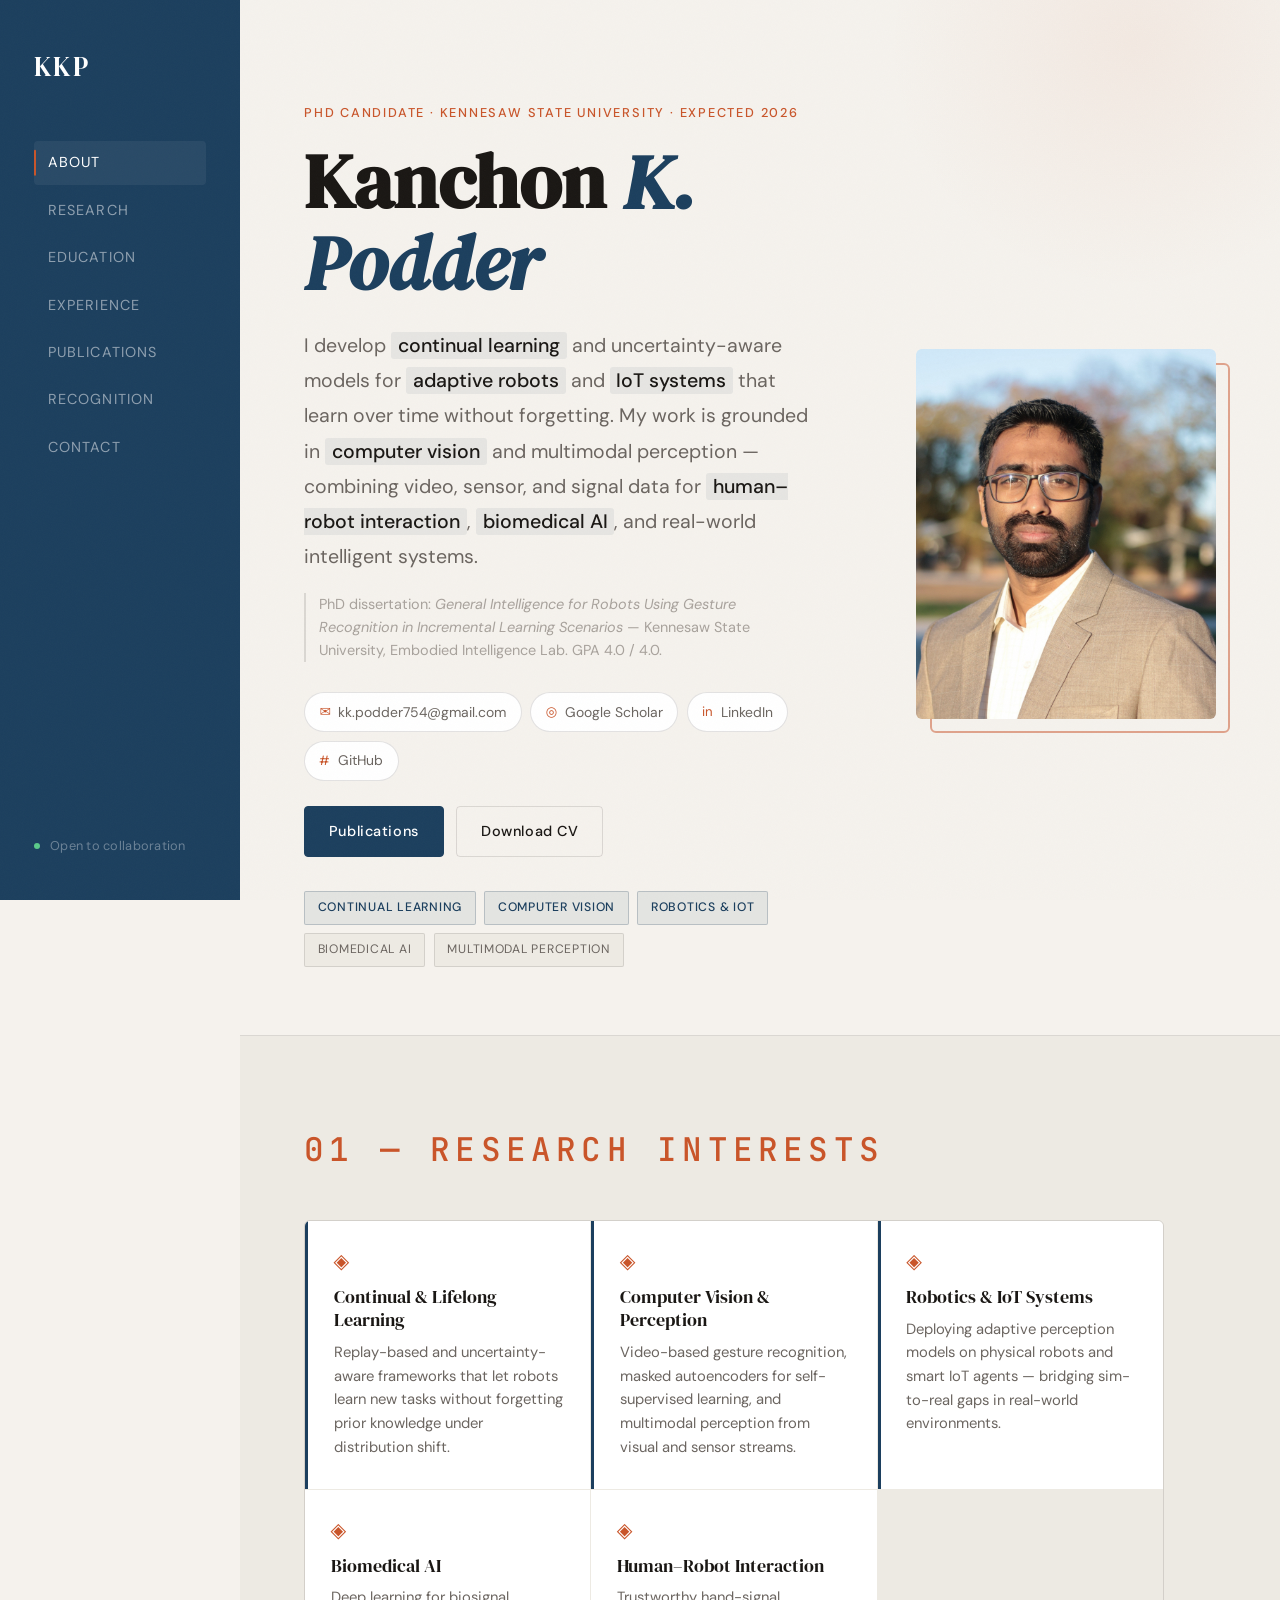
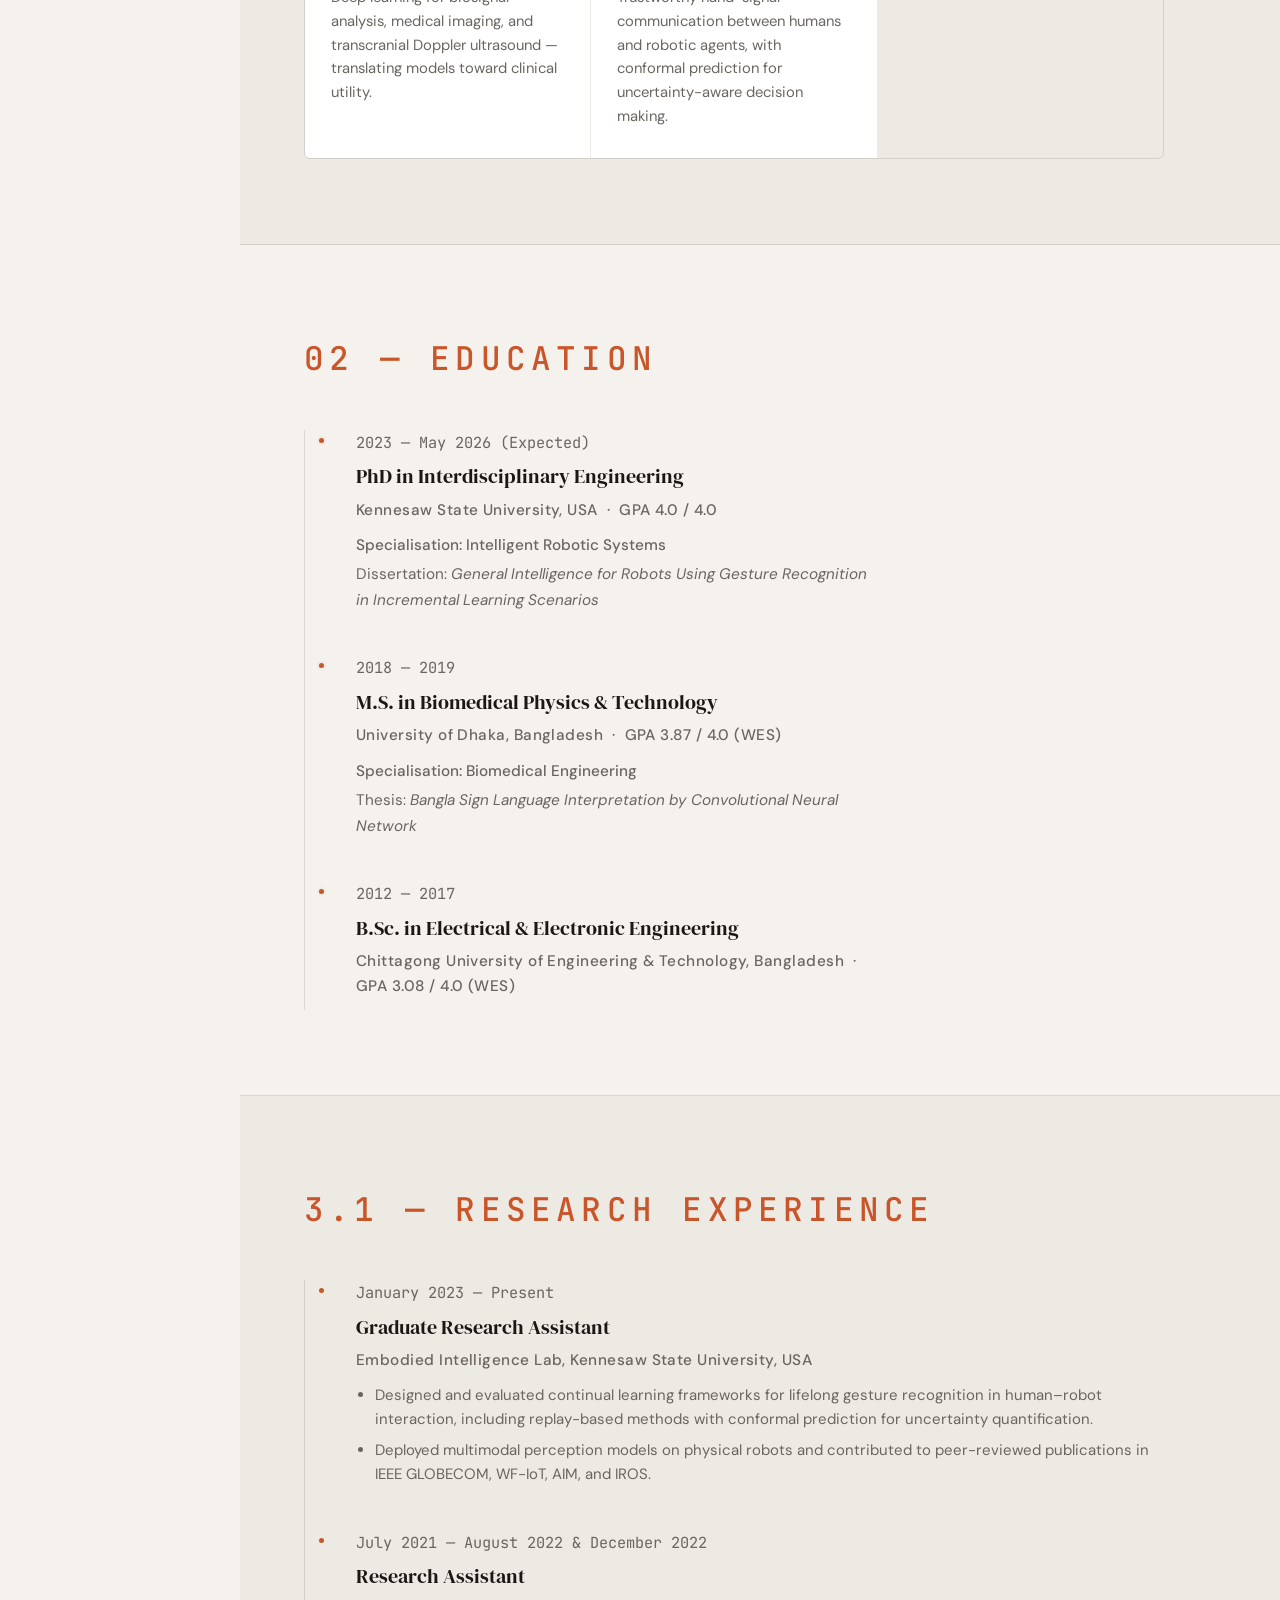
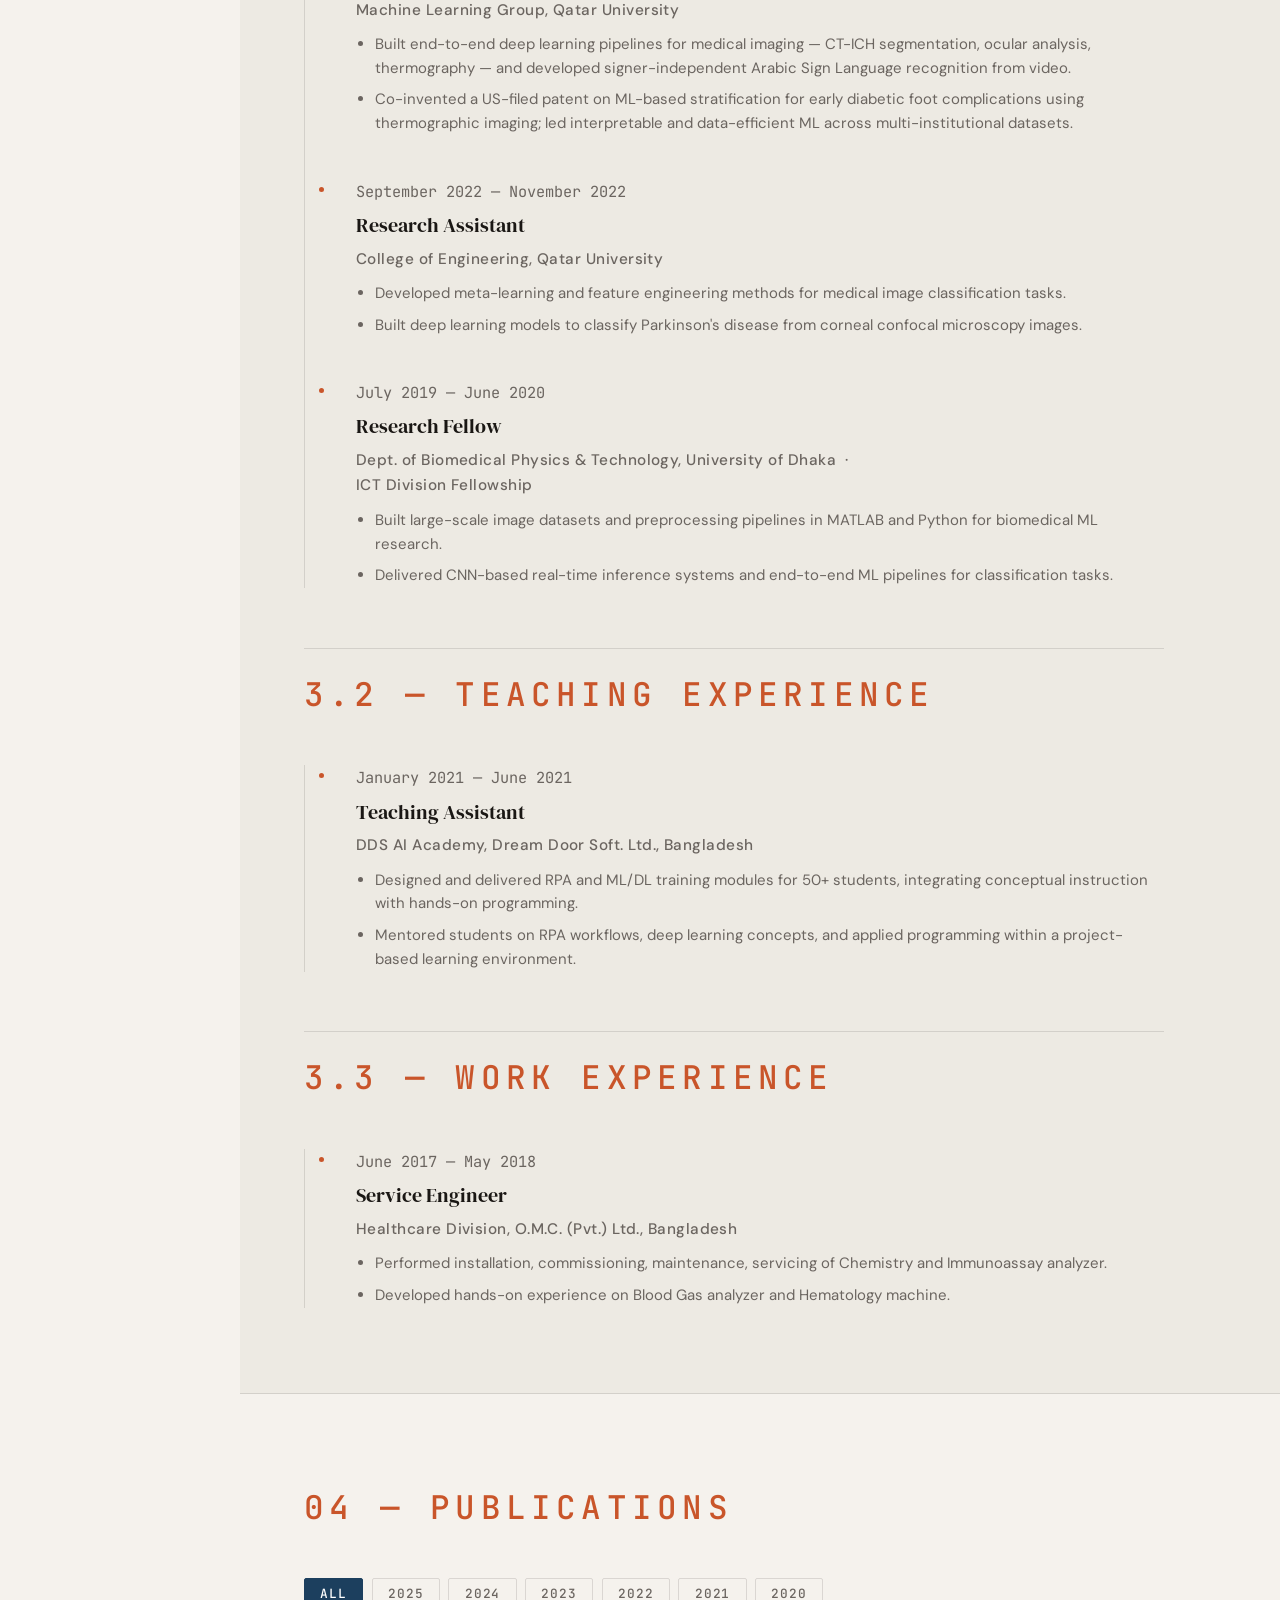
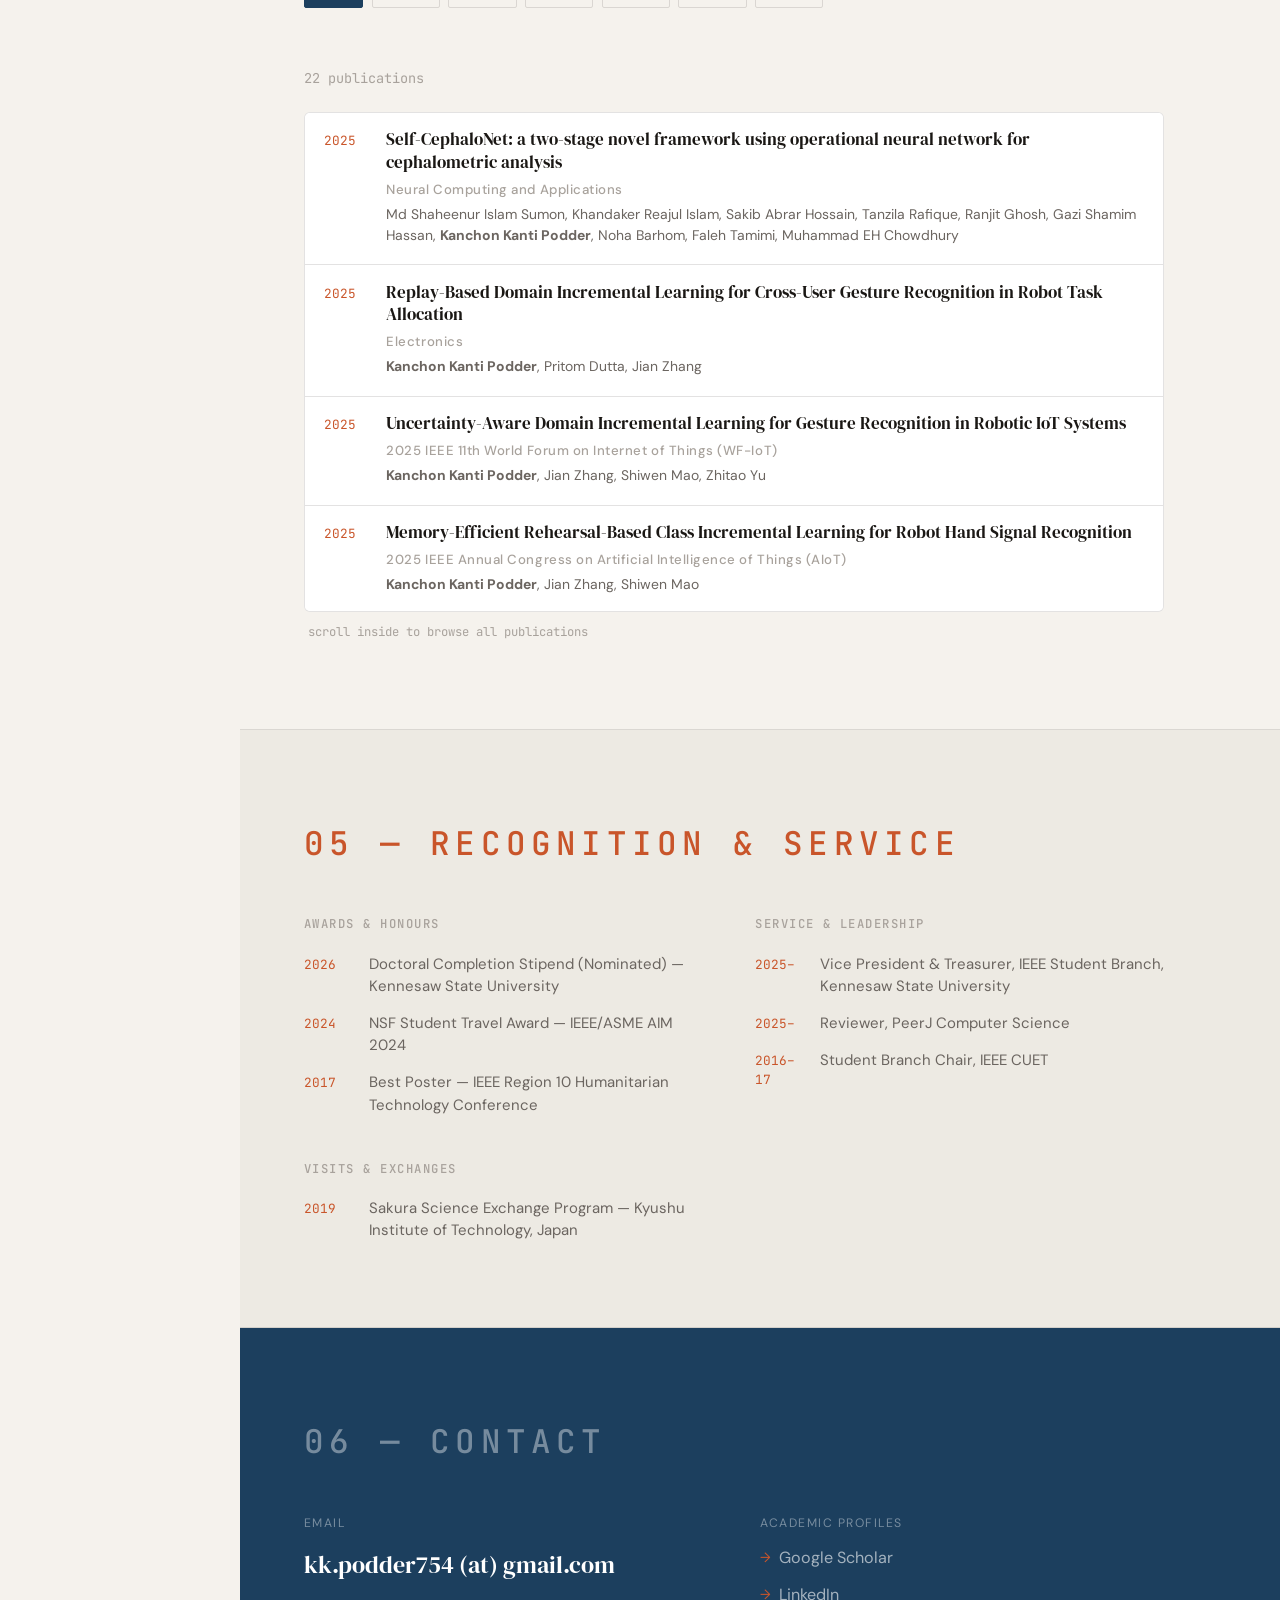
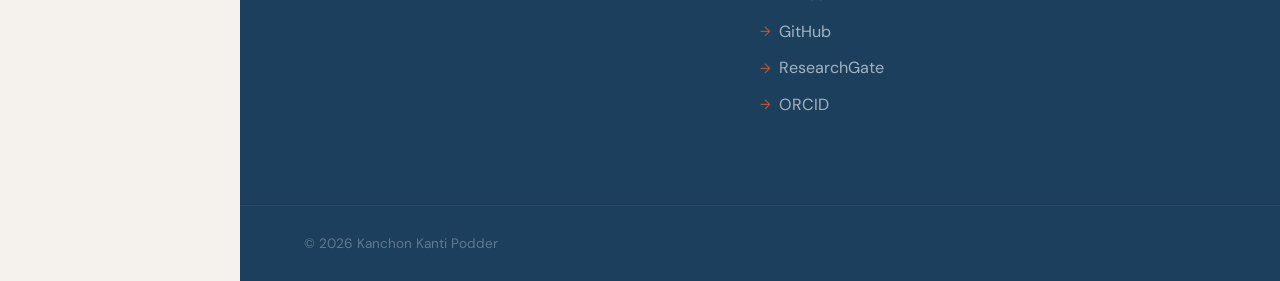
==== index.html @ 2b30bba7 "Update index.html" ====
<!DOCTYPE html>
<html lang="en">
<head>
  <meta charset="UTF-8">
  <meta name="viewport" content="width=device-width, initial-scale=1.0">
  <title>Kanchon Kanti Podder — PhD Candidate</title>
  <meta name="description" content="Kanchon Kanti Podder — PhD Candidate at Kennesaw State University. Research in continual learning, computer vision, robotics, IoT, and biomedical AI.">
  <link rel="preconnect" href="https://fonts.googleapis.com">
  <link rel="preconnect" href="https://fonts.gstatic.com" crossorigin>
  <link href="https://fonts.googleapis.com/css2?family=DM+Serif+Display:ital@0;1&family=DM+Sans:wght@300;400;500&family=JetBrains+Mono:wght@400&display=swap" rel="stylesheet">
  <link rel="stylesheet" href="style.css">
</head>
<body>

  <div class="noise" aria-hidden="true"></div>

  <!-- Sidebar -->
  <aside class="sidebar" id="sidebar">
    <div class="sidebar-inner">
      <div class="sidebar-brand">
        <span class="brand-initials">KKP</span>
      </div>
      <nav class="sidebar-nav" aria-label="Page sections">
        <a href="#about"        class="nav-link" data-section="about">About</a>
        <a href="#research"     class="nav-link" data-section="research">Research</a>
        <a href="#education"    class="nav-link" data-section="education">Education</a>
        <a href="#experience"   class="nav-link" data-section="experience">Experience</a>
        <a href="#publications" class="nav-link" data-section="publications">Publications</a>
        <a href="#recognition"  class="nav-link" data-section="recognition">Recognition</a>
        <a href="#contact"      class="nav-link" data-section="contact">Contact</a>
      </nav>
      <div class="sidebar-footer">
        <div class="status-dot" aria-label="Currently available"></div>
        <span>Open to collaboration</span>
      </div>
    </div>
  </aside>

  <!-- Mobile header -->
  <header class="mobile-header" role="banner">
    <span class="brand-initials-mobile">KKP</span>
    <button class="menu-toggle" id="menuToggle" aria-label="Toggle navigation" aria-expanded="false">
      <span></span><span></span><span></span>
    </button>
  </header>

  <main class="main" id="main">

    <!-- ── HERO / ABOUT ─────────────────────────────────── -->
    <section class="hero" id="about">
      <div class="hero-grid">

        <div class="hero-text reveal">
          <p class="hero-label">PhD Candidate · Kennesaw State University · Expected 2026</p>
          <h1 class="hero-name">Kanchon <em>K. Podder</em></h1>

          <p class="hero-tagline">
            I develop <kw>continual learning</kw> and uncertainty-aware models for
            <kw>adaptive robots</kw> and <kw>IoT systems</kw> that learn over time without
            forgetting. My work is grounded in <kw>computer vision</kw> and multimodal perception —
            combining video, sensor, and signal data for <kw>human–robot interaction</kw>,
            <kw>biomedical AI</kw>, and real-world intelligent systems.
          </p>

          <p class="hero-sub">
            PhD dissertation: <em>General Intelligence for Robots Using Gesture Recognition in Incremental Learning Scenarios</em> — Kennesaw State University, Embodied
            Intelligence Lab. GPA 4.0 / 4.0.
          </p>

          <!-- Contact chips -->
          <div class="hero-contacts">
            <a href="mailto:kk.podder754@gmail.com" class="contact-chip">
              <span class="chip-icon">✉</span>kk.podder754@gmail.com
            </a>
            <a href="https://scholar.google.com/citations?hl=en&user=TlXogwEAAAAJ" class="contact-chip" target="_blank" rel="noopener">
              <span class="chip-icon">◎</span>Google Scholar
            </a>
            <a href="https://www.linkedin.com/in/kanchon-kanti-podder-132864122/" class="contact-chip" target="_blank" rel="noopener">
              <span class="chip-icon">in</span>LinkedIn
            </a>
            <a href="https://github.com/kkpodder" class="contact-chip" target="_blank" rel="noopener">
              <span class="chip-icon">#</span>GitHub
            </a>
          </div>

          <div class="hero-actions">
            <a class="btn btn-primary" href="#publications">Publications</a>
            <a class="btn btn-ghost" href="CV_of_Kanchon_Kanti_Podder_Auburn_Postdoc.pdf" target="_blank" rel="noopener">Download CV</a>
          </div>

          <div class="hero-tags">
            <span class="tag tag-accent">Continual Learning</span>
            <span class="tag tag-accent">Computer Vision</span>
            <span class="tag tag-accent">Robotics &amp; IoT</span>
            <span class="tag">Biomedical AI</span>
            <span class="tag">Multimodal Perception</span>
          </div>
        </div>

        <div class="hero-photo reveal reveal-delay">
          <div class="photo-frame">
            <img src="profile.jpg" alt="Kanchon Kanti Podder" class="profile-img">
            <div class="photo-accent" aria-hidden="true"></div>
          </div>
        </div>

      </div>
    </section>

    <!-- ── RESEARCH ──────────────────────────────────────── -->
    <section class="content-section alt" id="research">
      <div class="section-inner reveal">
        <div class="section-label">01 — Research Interests</div>
        <div class="research-grid">
          <div class="research-card primary-card">
            <div class="research-icon">◈</div>
            <h3>Continual &amp; Lifelong Learning</h3>
            <p>Replay-based and uncertainty-aware frameworks that let robots learn new tasks without forgetting prior knowledge under distribution shift.</p>
          </div>
          <div class="research-card primary-card">
            <div class="research-icon">◈</div>
            <h3>Computer Vision &amp; Perception</h3>
            <p>Video-based gesture recognition, masked autoencoders for self-supervised learning, and multimodal perception from visual and sensor streams.</p>
          </div>
          <div class="research-card primary-card">
            <div class="research-icon">◈</div>
            <h3>Robotics &amp; IoT Systems</h3>
            <p>Deploying adaptive perception models on physical robots and smart IoT agents — bridging sim-to-real gaps in real-world environments.</p>
          </div>
          <div class="research-card">
            <div class="research-icon">◈</div>
            <h3>Biomedical AI</h3>
            <p>Deep learning for biosignal analysis, medical imaging, and transcranial Doppler ultrasound — translating models toward clinical utility.</p>
          </div>
          <div class="research-card">
            <div class="research-icon">◈</div>
            <h3>Human–Robot Interaction</h3>
            <p>Trustworthy hand-signal communication between humans and robotic agents, with conformal prediction for uncertainty-aware decision making.</p>
          </div>
        </div>
      </div>
    </section>

    <!-- ── EDUCATION ─────────────────────────────────────── -->
    <section class="content-section" id="education">
      <div class="section-inner reveal">
        <div class="section-label">02 — Education</div>
        <div class="timeline">

          <div class="timeline-item">
            <div class="timeline-dot"></div>
            <div class="timeline-content">
              <p class="timeline-period">2023 — May 2026 (Expected)</p>
              <h3>PhD in Interdisciplinary Engineering</h3>
              <p class="timeline-org">Kennesaw State University, USA &nbsp;·&nbsp; GPA 4.0 / 4.0</p>
              <p class="timeline-spec">Specialisation: Intelligent Robotic Systems</p>
              <p class="timeline-thesis">Dissertation: <em>General Intelligence for Robots Using Gesture Recognition in Incremental Learning Scenarios</em></p>
            </div>
          </div>

          <div class="timeline-item">
            <div class="timeline-dot"></div>
            <div class="timeline-content">
              <p class="timeline-period">2018 — 2019</p>
              <h3>M.S. in Biomedical Physics &amp; Technology</h3>
              <p class="timeline-org">University of Dhaka, Bangladesh &nbsp;·&nbsp; GPA 3.87 / 4.0 (WES)</p>
              <p class="timeline-spec">Specialisation: Biomedical Engineering</p>
              <p class="timeline-thesis">Thesis: <em>Bangla Sign Language Interpretation by Convolutional Neural Network</em></p>
            </div>
          </div>

          <div class="timeline-item">
            <div class="timeline-dot"></div>
            <div class="timeline-content">
              <p class="timeline-period">2012 — 2017</p>
              <h3>B.Sc. in Electrical &amp; Electronic Engineering</h3>
              <p class="timeline-org">Chittagong University of Engineering &amp; Technology, Bangladesh &nbsp;·&nbsp; GPA 3.08 / 4.0 (WES)</p>
            </div>
          </div>

        </div>
      </div>
    </section>

    <!-- ── EXPERIENCE ────────────────────────────────────── -->
    <section class="content-section alt" id="experience">
      <div class="section-inner reveal">
        <div class="section-label">3.1 — Research Experience</div>
        <div class="timeline">

          <div class="timeline-item">
            <div class="timeline-dot"></div>
            <div class="timeline-content">
              <p class="timeline-period">January 2023 — Present</p>
              <h3>Graduate Research Assistant</h3>
              <p class="timeline-org">Embodied Intelligence Lab, Kennesaw State University, USA</p>
              <ul class="timeline-bullets">
                <li>Designed and evaluated continual learning frameworks for lifelong gesture recognition in human–robot interaction, including replay-based methods with conformal prediction for uncertainty quantification.</li>
                <li>Deployed multimodal perception models on physical robots and contributed to peer-reviewed publications in IEEE GLOBECOM, WF-IoT, AIM, and IROS.</li>
              </ul>
            </div>
          </div>

          <div class="timeline-item">
            <div class="timeline-dot"></div>
            <div class="timeline-content">
              <p class="timeline-period">July 2021 — August 2022 &amp; December 2022</p>
              <h3>Research Assistant</h3>
              <p class="timeline-org">Machine Learning Group, Qatar University</p>
              <ul class="timeline-bullets">
                <li>Built end-to-end deep learning pipelines for medical imaging — CT-ICH segmentation, ocular analysis, thermography — and developed signer-independent Arabic Sign Language recognition from video.</li>
                <li>Co-invented a US-filed patent on ML-based stratification for early diabetic foot complications using thermographic imaging; led interpretable and data-efficient ML across multi-institutional datasets.</li>
              </ul>
            </div>
          </div>

          <div class="timeline-item">
            <div class="timeline-dot"></div>
            <div class="timeline-content">
              <p class="timeline-period">September 2022 — November 2022</p>
              <h3>Research Assistant</h3>
              <p class="timeline-org">College of Engineering, Qatar University</p>
              <ul class="timeline-bullets">
                <li>Developed meta-learning and feature engineering methods for medical image classification tasks.</li>
                <li>Built deep learning models to classify Parkinson's disease from corneal confocal microscopy images.</li>
              </ul>
            </div>
          </div>

          <div class="timeline-item">
            <div class="timeline-dot"></div>
            <div class="timeline-content">
              <p class="timeline-period">July 2019 — June 2020</p>
              <h3>Research Fellow</h3>
              <p class="timeline-org">Dept. of Biomedical Physics &amp; Technology, University of Dhaka &nbsp;·&nbsp; ICT Division Fellowship</p>
              <ul class="timeline-bullets">
                <li>Built large-scale image datasets and preprocessing pipelines in MATLAB and Python for biomedical ML research.</li>
                <li>Delivered CNN-based real-time inference systems and end-to-end ML pipelines for classification tasks.</li>
              </ul>
            </div>
          </div>

        </div>


        <div class="section-label">3.2 — Teaching Experience</div>
        <div class="timeline">

          <div class="timeline-item">
            <div class="timeline-dot"></div>
            <div class="timeline-content">
              <p class="timeline-period">January 2021 — June 2021</p>
              <h3>Teaching Assistant</h3>
              <p class="timeline-org">DDS AI Academy, Dream Door Soft. Ltd., Bangladesh</p>
              <ul class="timeline-bullets">
                <li>Designed and delivered RPA and ML/DL training modules for 50+ students, integrating conceptual instruction with hands-on programming.</li>
                <li>Mentored students on RPA workflows, deep learning concepts, and applied programming within a project-based learning environment.</li>
              </ul>
            </div>
          </div>
        </div>

        <div class="section-label">3.3 — Work Experience</div>
        <div class="timeline">

          <div class="timeline-item">
            <div class="timeline-dot"></div>
            <div class="timeline-content">
              <p class="timeline-period">June 2017 — May 2018</p>
              <h3>Service Engineer</h3>
              <p class="timeline-org">Healthcare Division, O.M.C. (Pvt.) Ltd., Bangladesh</p>
              <ul class="timeline-bullets">
                <li>Performed installation, commissioning, maintenance, servicing of Chemistry and Immunoassay analyzer.</li>
                <li>Developed hands-on experience on Blood Gas analyzer and Hematology machine.</li>
              </ul>
            </div>
          </div>
        </div>
      </div>
    </section>

    <!-- ── PUBLICATIONS ──────────────────────────────────── -->
    <section class="content-section" id="publications">
      <div class="section-inner reveal">
        <div class="section-label">04 — Publications</div>
        <div class="pub-toolbar">
          <div id="pub-filters" class="pub-filters" role="group" aria-label="Filter by year"></div>
          <div id="pub-type-filters" class="pub-filters pub-type-filters" role="group" aria-label="Filter by type"></div>
        </div>
        <p class="pub-count" id="pub-count"></p>
        <div class="pub-scroll">
          <div id="pub-list" class="pub-list">
            <div class="pub-loading">Loading publications…</div>
          </div>
        </div>
        <p class="pub-hint">scroll inside to browse all publications</p>
      </div>
    </section>

    <!-- ── RECOGNITION ───────────────────────────────────── -->
    <section class="content-section alt" id="recognition">
      <div class="section-inner reveal">
        <div class="section-label">05 — Recognition &amp; Service</div>
        <div class="recog-grid">

          <div class="recog-block">
            <p class="recog-heading">Awards &amp; Honours</p>
            <ul class="recog-list">
              <li>
                <span class="recog-year">2026</span>
                <span>Doctoral Completion Stipend (Nominated) — Kennesaw State University</span>
              </li>
              <li>
                <span class="recog-year">2024</span>
                <span>NSF Student Travel Award — IEEE/ASME AIM 2024</span>
              </li>
              <li>
                <span class="recog-year">2017</span>
                <span>Best Poster — IEEE Region 10 Humanitarian Technology Conference</span>
              </li>
            </ul>
          </div>

          <div class="recog-block">
            <p class="recog-heading">Service &amp; Leadership</p>
            <ul class="recog-list">
              <li>
                <span class="recog-year">2025–</span>
                <span>Vice President &amp; Treasurer, IEEE Student Branch, Kennesaw State University</span>
              </li>
              <li>
                <span class="recog-year">2025–</span>
                <span>Reviewer, PeerJ Computer Science</span>
              </li>
              <li>
                <span class="recog-year">2016–17</span>
                <span>Student Branch Chair, IEEE CUET</span>
              </li>
            </ul>
          </div>

          <div class="recog-block">
            <p class="recog-heading">Visits &amp; Exchanges</p>
            <ul class="recog-list">
              <li>
                <span class="recog-year">2019</span>
                <span>Sakura Science Exchange Program — Kyushu Institute of Technology, Japan</span>
              </li>
            </ul>
          </div>

        </div>
      </div>
    </section>

    <!-- ── CONTACT ───────────────────────────────────────── -->
    <section class="content-section contact-section" id="contact">
      <div class="section-inner reveal">
        <div class="section-label">06 — Contact</div>
        <div class="contact-grid">
          <div class="contact-block">
            <p class="contact-meta">Email</p>
            <a href="mailto:kk.podder754@gmail.com" class="contact-value">kk.podder754 (at) gmail.com</a>
          </div>
          <div class="contact-block">
            <p class="contact-meta">Academic Profiles</p>
            <div class="profile-links">
              <a href="#" class="profile-link">Google Scholar</a>
              <a href="#" class="profile-link">LinkedIn</a>
              <a href="#" class="profile-link">GitHub</a>
              <a href="#" class="profile-link">ResearchGate</a>
              <a href="#" class="profile-link">ORCID</a>
            </div>
          </div>
        </div>
      </div>
    </section>

  </main>

  <footer class="site-footer">
    <p>© 2026 Kanchon Kanti Podder</p>
  </footer>

  <script src="script.js" type="module"></script>
</body>
</html>
---- style.css ----
/* ============================================================
   TOKENS
   ============================================================ */
:root {
  --bg:          #F5F2ED;
  --bg-alt:      #EDEAE3;
  --surface:     #FFFFFF;
  --ink:         #1A1714;
  --ink-muted:   #6B6560;
  --ink-faint:   #A8A29C;
  --accent:      #1C3F5E;
  --accent-warm: #C9552A;
  --line:        rgba(26,23,20,0.12);
  --sidebar-w:   240px;
  --font-display: 'DM Serif Display', Georgia, serif;
  --font-body:    'DM Sans', system-ui, sans-serif;
  --font-mono:    'JetBrains Mono', monospace;
  --ease-out:    cubic-bezier(0.22, 1, 0.36, 1);
  --transition:  0.35s var(--ease-out);
}

/* ============================================================
   RESET & BASE
   ============================================================ */
*, *::before, *::after { box-sizing: border-box; margin: 0; padding: 0; }

html { scroll-behavior: smooth; font-size: 17px; }

body {
  font-family: var(--font-body);
  background: var(--bg);
  color: var(--ink);
  line-height: 1.75;
  overflow-x: hidden;
}

a { color: inherit; text-decoration: none; }
img { display: block; max-width: 100%; }

/* ============================================================
   NOISE OVERLAY
   ============================================================ */
.noise {
  pointer-events: none;
  position: fixed;
  inset: 0;
  z-index: 9999;
  opacity: 0.025;
  background-image: url("data:image/svg+xml,%3Csvg viewBox='0 0 256 256' xmlns='http://www.w3.org/2000/svg'%3E%3Cfilter id='n'%3E%3CfeTurbulence type='fractalNoise' baseFrequency='0.9' numOctaves='4' stitchTiles='stitch'/%3E%3C/filter%3E%3Crect width='100%25' height='100%25' filter='url(%23n)'/%3E%3C/svg%3E");
  background-size: 200px 200px;
}

/* ============================================================
   SIDEBAR
   ============================================================ */
.sidebar {
  position: fixed;
  top: 0;
  left: 0;
  width: var(--sidebar-w);
  height: 100vh;
  background: var(--accent);
  display: flex;
  flex-direction: column;
  z-index: 100;
  transition: transform var(--transition);
}

.sidebar-inner {
  display: flex;
  flex-direction: column;
  height: 100%;
  padding: 2.5rem 2rem;
}

.sidebar-brand {
  margin-bottom: 3rem;
}

.brand-initials {
  font-family: var(--font-display);
  font-size: 1.6rem;
  letter-spacing: 0.05em;
  color: #fff;
}

.sidebar-nav {
  display: flex;
  flex-direction: column;
  gap: 0.2rem;
  flex: 1;
}

.nav-link {
  font-size: 0.85rem;
  font-weight: 400;
  letter-spacing: 0.08em;
  text-transform: uppercase;
  color: rgba(255,255,255,0.5);
  padding: 0.55rem 0.8rem;
  border-radius: 4px;
  transition: color 0.2s, background 0.2s;
  position: relative;
}

.nav-link::before {
  content: '';
  position: absolute;
  left: 0;
  top: 50%;
  transform: translateY(-50%) scaleY(0);
  width: 2px;
  height: 60%;
  background: var(--accent-warm);
  border-radius: 2px;
  transition: transform 0.2s var(--ease-out);
}

.nav-link:hover,
.nav-link.active {
  color: #fff;
  background: rgba(255,255,255,0.06);
}

.nav-link.active::before {
  transform: translateY(-50%) scaleY(1);
}

.sidebar-footer {
  display: flex;
  align-items: center;
  gap: 0.6rem;
  font-size: 0.75rem;
  color: rgba(255,255,255,0.35);
  letter-spacing: 0.02em;
}

.status-dot {
  width: 6px;
  height: 6px;
  border-radius: 50%;
  background: #5BCA8A;
  flex-shrink: 0;
  animation: pulse 2.5s infinite;
}

@keyframes pulse {
  0%, 100% { opacity: 1; }
  50%       { opacity: 0.4; }
}

/* ============================================================
   MOBILE HEADER
   ============================================================ */
.mobile-header {
  display: none;
  position: fixed;
  top: 0;
  left: 0;
  right: 0;
  z-index: 200;
  background: var(--accent);
  height: 56px;
  padding: 0 1.25rem;
  align-items: center;
  justify-content: space-between;
}

.brand-initials-mobile {
  font-family: var(--font-display);
  font-size: 1.3rem;
  color: #fff;
  letter-spacing: 0.05em;
}

.menu-toggle {
  background: none;
  border: none;
  cursor: pointer;
  display: flex;
  flex-direction: column;
  gap: 5px;
  padding: 4px;
}

.menu-toggle span {
  display: block;
  width: 22px;
  height: 1.5px;
  background: rgba(255,255,255,0.8);
  transition: transform 0.25s, opacity 0.25s;
  transform-origin: center;
}

.menu-toggle.open span:nth-child(1) { transform: translateY(6.5px) rotate(45deg); }
.menu-toggle.open span:nth-child(2) { opacity: 0; }
.menu-toggle.open span:nth-child(3) { transform: translateY(-6.5px) rotate(-45deg); }

/* ============================================================
   MAIN LAYOUT
   ============================================================ */
.main {
  margin-left: var(--sidebar-w);
  min-height: 100vh;
}

/* ============================================================
   HERO
   ============================================================ */
.hero {
  min-height: 100vh;
  display: flex;
  align-items: center;
  padding: 6rem 5vw 4rem;
  border-bottom: 1px solid var(--line);
  position: relative;
  overflow: hidden;
}

.hero::before {
  content: '';
  position: absolute;
  top: -20%;
  right: -10%;
  width: 500px;
  height: 500px;
  border-radius: 50%;
  background: radial-gradient(circle, rgba(201,85,42,0.06) 0%, transparent 70%);
  pointer-events: none;
}

.hero-grid {
  display: flex;
  justify-content: space-between;
  align-items: center;
  gap: 4rem;
  width: 100%;
}

.hero-text {
  flex: 1;
  min-width: 0;
  padding-right: 2rem;
}

.hero-label {
  font-size: 0.75rem;
  letter-spacing: 0.14em;
  text-transform: uppercase;
  color: var(--accent-warm);
  font-weight: 500;
  margin-bottom: 1rem;
}

.hero-name {
  font-family: var(--font-display);
  font-size: clamp(3rem, 6vw, 5.5rem);
  line-height: 1.05;
  color: var(--ink);
  margin-bottom: 1.5rem;
}

.hero-name em {
  font-style: italic;
  color: var(--accent);
}

.hero-tagline {
  font-size: 1.15rem;
  color: var(--ink-muted);
  line-height: 1.8;
  margin-bottom: 1.1rem;
}

kw {
  color: var(--ink);
  font-weight: 500;
  background: rgba(28,63,94,0.07);
  padding: 0.05em 0.35em;
  border-radius: 3px;
  font-style: normal;
}

.hero-sub {
  font-size: 0.85rem;
  color: var(--ink-faint);
  line-height: 1.6;
  margin-bottom: 1.75rem;
  padding-left: 0.75rem;
  border-left: 2px solid var(--line);
}

.hero-contacts {
  display: flex;
  flex-wrap: wrap;
  gap: 0.5rem;
  margin-bottom: 1.5rem;
}

.contact-chip {
  display: inline-flex;
  align-items: center;
  gap: 0.45rem;
  font-size: 0.82rem;
  font-weight: 400;
  color: var(--ink-muted);
  background: var(--surface);
  border: 1px solid var(--line);
  padding: 0.4rem 0.85rem;
  border-radius: 99px;
  transition: all 0.18s;
  cursor: pointer;
}

.contact-chip:hover {
  border-color: var(--accent);
  color: var(--accent);
  background: rgba(28,63,94,0.04);
}

.chip-icon {
  font-size: 0.78rem;
  font-style: normal;
  color: var(--accent-warm);
  line-height: 1;
}

.hero-actions {
  display: flex;
  gap: 0.75rem;
  flex-wrap: wrap;
  margin-bottom: 2rem;
}

.btn {
  display: inline-flex;
  align-items: center;
  gap: 0.4rem;
  padding: 0.7rem 1.4rem;
  font-size: 0.85rem;
  font-weight: 500;
  letter-spacing: 0.04em;
  border-radius: 4px;
  transition: all 0.2s;
  cursor: pointer;
  border: 1.5px solid transparent;
}

.btn-primary {
  background: var(--accent);
  color: #fff;
  border-color: var(--accent);
}

.btn-primary:hover {
  background: #15304a;
  border-color: #15304a;
}

.btn-ghost {
  background: transparent;
  color: var(--ink);
  border-color: var(--line);
}

.btn-ghost:hover {
  border-color: var(--ink-muted);
  background: rgba(26,23,20,0.04);
}

.hero-tags {
  display: flex;
  flex-wrap: wrap;
  gap: 0.5rem;
}

.tag {
  font-size: 0.72rem;
  letter-spacing: 0.06em;
  text-transform: uppercase;
  color: var(--ink-muted);
  background: var(--bg-alt);
  border: 1px solid var(--line);
  padding: 0.3rem 0.75rem;
  border-radius: 2px;
}

.tag-accent {
  background: rgba(28,63,94,0.08);
  border-color: rgba(28,63,94,0.22);
  color: var(--accent);
  font-weight: 500;
}

/* Photo */
.hero-photo { position: relative; }

.photo-frame {
  position: relative;
  width: 300px;
  flex-shrink: 0;
}

.profile-img {
  width: 300px;
  height: 370px;
  object-fit: cover;
  border-radius: 6px;
  position: relative;
  z-index: 1;
  filter: grayscale(15%);
}

.photo-accent {
  position: absolute;
  bottom: -14px;
  right: -14px;
  width: 100%;
  height: 100%;
  border: 2px solid var(--accent-warm);
  border-radius: 6px;
  z-index: 0;
  opacity: 0.5;
}

/* ============================================================
   CONTENT SECTIONS
   ============================================================ */
.content-section {
  padding: 5rem 5vw;
  border-bottom: 1px solid var(--line);
}

.content-section.alt {
  background: var(--bg-alt);
}

.section-inner {
  max-width: 860px;
}

.section-label {
  font-size: 1.92rem;
  letter-spacing: 0.16em;
  text-transform: uppercase;
  color: var(--accent-warm);
  font-weight: 500;
  margin-bottom: 2.5rem;
  font-family: var(--font-mono);
}

.section-label + .timeline + .section-label,
.timeline + .section-label {
  margin-top: 3.5rem;
  padding-top: 1rem;
  border-top: 1px solid var(--line);
}

/* About */
.lead {
  font-family: var(--font-display);
  font-size: 1.6rem;
  line-height: 1.45;
  color: var(--ink);
  margin-bottom: 1.25rem;
}

.section-body p {
  color: var(--ink-muted);
  font-size: 1rem;
  max-width: 620px;
}

/* ============================================================
   RESEARCH GRID
   ============================================================ */
.research-grid {
  display: grid;
  grid-template-columns: repeat(auto-fill, minmax(240px, 1fr));
  gap: 1px;
  border: 1px solid var(--line);
  border-radius: 6px;
  overflow: hidden;
}

.research-card {
  background: var(--surface);
  padding: 1.75rem 1.5rem;
  transition: background 0.2s;
}

.research-card:hover {
  background: #FAFAF8;
}

.research-icon {
  font-size: 1.2rem;
  color: var(--accent-warm);
  margin-bottom: 0.85rem;
  line-height: 1;
}

.research-card h3 {
  font-family: var(--font-display);
  font-size: 1.05rem;
  font-weight: normal;
  color: var(--ink);
  margin-bottom: 0.5rem;
  line-height: 1.3;
}

.research-card p {
  font-size: 0.87rem;
  color: var(--ink-muted);
  line-height: 1.6;
}

.primary-card {
  border-left: 3px solid var(--accent);
}

/* Timeline extras */
.timeline-spec {
  font-size: 0.85rem;
  color: var(--accent);
  font-weight: 500;
  margin-bottom: 0.25rem;
}

.timeline-thesis {
  font-size: 0.85rem;
  color: var(--ink-muted);
  line-height: 1.55;
  margin-top: 0.25rem;
}

.timeline-bullets {
  margin-top: 0.5rem;
  padding-left: 1.1rem;
  display: flex;
  flex-direction: column;
  gap: 0.45rem;
}

.timeline-bullets li {
  font-size: 0.88rem;
  color: var(--ink-muted);
  line-height: 1.6;
}

/* Recognition */
.recog-grid {
  display: grid;
  grid-template-columns: repeat(auto-fit, minmax(260px, 1fr));
  gap: 2.5rem;
}

.recog-heading {
  font-size: 0.72rem;
  font-weight: 500;
  letter-spacing: 0.12em;
  text-transform: uppercase;
  color: var(--ink-faint);
  margin-bottom: 1rem;
  font-family: var(--font-mono);
}

.recog-list {
  list-style: none;
  display: flex;
  flex-direction: column;
  gap: 0.85rem;
}

.recog-list li {
  display: grid;
  grid-template-columns: 52px 1fr;
  gap: 0.75rem;
  font-size: 0.88rem;
  color: var(--ink-muted);
  line-height: 1.5;
  align-items: baseline;
}

.recog-year {
  font-family: var(--font-mono);
  font-size: 0.75rem;
  color: var(--accent-warm);
  padding-top: 2px;
}

/* ============================================================
   PUBLICATIONS
   ============================================================ */
.pub-filters {
  display: flex;
  flex-wrap: wrap;
  gap: 0.5rem;
  margin-bottom: 2rem;
}

.pub-filter-btn {
  font-size: 0.75rem;
  font-weight: 500;
  letter-spacing: 0.07em;
  text-transform: uppercase;
  padding: 0.3rem 0.9rem;
  border-radius: 2px;
  border: 1px solid var(--line);
  background: transparent;
  color: var(--ink-muted);
  cursor: pointer;
  transition: all 0.18s;
  font-family: var(--font-mono);
}

.pub-filter-btn:hover {
  border-color: var(--accent);
  color: var(--accent);
}

.pub-filter-btn.active {
  background: var(--accent);
  border-color: var(--accent);
  color: #fff;
}

.pub-count {
  font-size: 0.8rem;
  color: var(--ink-faint);
  margin-bottom: 1.25rem;
  font-family: var(--font-mono);
}

.pub-loading {
  padding: 3rem 0;
  color: var(--ink-faint);
  font-size: 0.9rem;
  font-family: var(--font-mono);
}

.pub-empty {
  padding: 2rem 0;
  color: var(--ink-faint);
  font-size: 0.9rem;
}

.pub-box {
  background: var(--surface);
  border: 1px solid var(--line);
  border-radius: 6px;
  overflow: hidden;
}

.pub-box-header {
  display: flex;
  align-items: center;
  justify-content: space-between;
  padding: 0.75rem 1.25rem;
  border-bottom: 1px solid var(--line);
  background: var(--bg-alt);
}

.pub-box-count {
  font-size: 0.75rem;
  font-family: var(--font-mono);
  color: var(--ink-faint);
}

.pub-box-hint {
  font-size: 0.72rem;
  color: var(--ink-faint);
  display: flex;
  align-items: center;
  gap: 0.35rem;
}

.pub-scroll {
  height: 500px;
  overflow-y: auto;
  scroll-behavior: smooth;
  background: var(--surface);
  border: 1px solid var(--line);
  border-radius: 6px;
}

.pub-scroll::-webkit-scrollbar {
  width: 5px;
}

.pub-scroll::-webkit-scrollbar-track {
  background: transparent;
}

.pub-scroll::-webkit-scrollbar-thumb {
  background: var(--line);
  border-radius: 3px;
}

.pub-scroll::-webkit-scrollbar-thumb:hover {
  background: var(--ink-faint);
}

.pub-hint {
  font-size: 0.72rem;
  color: var(--ink-faint);
  font-family: var(--font-mono);
  margin-top: 0.6rem;
  padding-left: 0.25rem;
}

.pub-list {
  display: flex;
  flex-direction: column;
}

.pub-item {
  display: grid;
  grid-template-columns: 44px 1fr;
  gap: 0 1.1rem;
  padding: 0.9rem 1.1rem;
  border-bottom: 1px solid var(--line);
  transition: background 0.15s;
  align-items: baseline;
}

.pub-item:last-child { border-bottom: none; }
.pub-item:hover { background: var(--bg-alt); }

.pub-year {
  font-family: var(--font-mono);
  font-size: 0.75rem;
  color: var(--accent-warm);
  padding-top: 3px;
  line-height: 1.4;
}

.pub-title {
  font-family: var(--font-display);
  font-size: 1rem;
  font-weight: normal;
  color: var(--ink);
  margin-bottom: 0.2rem;
  line-height: 1.35;
}

.pub-venue {
  font-size: 0.78rem;
  letter-spacing: 0.04em;
  color: var(--ink-faint);
  margin-bottom: 0.2rem;
  font-weight: 500;
}

.pub-desc {
  font-size: 0.9rem;
  color: var(--ink-muted);
  margin-bottom: 0.9rem;
  max-width: 580px;
  line-height: 1.65;
}

.pub-links {
  display: flex;
  gap: 0.6rem;
  flex-wrap: wrap;
}

.pub-link {
  font-size: 0.75rem;
  font-weight: 500;
  letter-spacing: 0.06em;
  text-transform: uppercase;
  color: var(--accent);
  border: 1px solid rgba(28,63,94,0.25);
  padding: 0.25rem 0.75rem;
  border-radius: 2px;
  transition: all 0.2s;
}

.pub-link:hover {
  background: var(--accent);
  color: #fff;
  border-color: var(--accent);
}

/* Publications — dynamic */
.pub-filters {
  display: flex;
  flex-wrap: wrap;
  gap: 0.5rem;
  margin-bottom: 1.75rem;
}

.filter-btn {
  font-family: var(--font-body);
  font-size: 0.8rem;
  font-weight: 400;
  padding: 0.35rem 0.9rem;
  border-radius: 2px;
  border: 1px solid var(--line);
  background: var(--surface);
  color: var(--ink-muted);
  cursor: pointer;
  transition: all 0.2s;
  display: flex;
  align-items: center;
  gap: 0.4rem;
}

.filter-btn:hover {
  border-color: var(--ink-muted);
  color: var(--ink);
}

.filter-btn.active {
  background: var(--accent);
  border-color: var(--accent);
  color: #fff;
}

.filter-count {
  font-size: 0.72rem;
  opacity: 0.7;
}

.pub-type-badge {
  display: inline-block;
  font-size: 0.68rem;
  font-weight: 500;
  letter-spacing: 0.1em;
  text-transform: uppercase;
  color: var(--accent);
  background: rgba(28,63,94,0.07);
  padding: 0.2rem 0.6rem;
  border-radius: 2px;
  margin-bottom: 0.5rem;
}

.pub-authors {
  font-size: 0.82rem;
  color: var(--ink-muted);
  margin-bottom: 0.25rem;
  line-height: 1.45;
}

.et-al {
  color: var(--ink-faint);
  font-style: italic;
}

.pub-loading, .pub-empty {
  font-size: 0.9rem;
  color: var(--ink-faint);
  padding: 2rem 0;
}

.pub-fallback {
  font-size: 0.9rem;
  color: var(--ink-muted);
  line-height: 1.8;
  padding: 1.5rem;
  border: 1px dashed var(--line);
  border-radius: 6px;
}

.pub-fallback a { color: var(--accent); text-decoration: underline; }
.pub-fallback code { font-family: var(--font-mono); font-size: 0.85em; background: var(--bg-alt); padding: 1px 5px; border-radius: 3px; }

/* ============================================================
   TIMELINE
   ============================================================ */
.timeline {
  display: flex;
  flex-direction: column;
  gap: 0;
  padding-left: 1rem;
  border-left: 1px solid var(--line);
}

.timeline-item {
  position: relative;
  padding: 0 0 2.5rem 2rem;
}

.timeline-item:last-child { padding-bottom: 0; }

.timeline-dot {
  position: absolute;
  left: -5px;
  top: 6px;
  width: 9px;
  height: 9px;
  border-radius: 50%;
  background: var(--accent-warm);
  border: 2px solid var(--bg-alt);
}

.timeline-period {
  font-family: var(--font-mono);
  font-size: 0.75rem;
  color: var(--ink-faint);
  margin-bottom: 0.3rem;
}

.timeline-item h3 {
  font-family: var(--font-display);
  font-size: 1.15rem;
  font-weight: normal;
  color: var(--ink);
  margin-bottom: 0.2rem;
}

.timeline-org {
  font-size: 0.85rem;
  font-weight: 500;
  color: var(--accent);
  margin-bottom: 0.6rem;
  letter-spacing: 0.03em;
}

.timeline-item p {
  font-size: 0.9rem;
  color: var(--ink-muted);
  max-width: 520px;
  line-height: 1.65;
}

/* ============================================================
   CONTACT
   ============================================================ */
.contact-section {
  background: var(--accent);
}

.contact-section .section-label {
  color: rgba(255,255,255,0.4);
}

.contact-grid {
  display: grid;
  grid-template-columns: 1fr 1fr;
  gap: 3rem;
}

.contact-meta {
  font-size: 0.72rem;
  letter-spacing: 0.12em;
  text-transform: uppercase;
  color: rgba(255,255,255,0.4);
  margin-bottom: 0.6rem;
}

.contact-value {
  font-family: var(--font-display);
  font-size: 1.4rem;
  color: #fff;
  transition: color 0.2s;
}

.contact-value:hover { color: rgba(255,255,255,0.7); }

.profile-links {
  display: flex;
  flex-direction: column;
  gap: 0.5rem;
}

.profile-link {
  font-size: 0.95rem;
  color: rgba(255,255,255,0.6);
  display: flex;
  align-items: center;
  gap: 0.5rem;
  transition: color 0.2s;
}

.profile-link::before {
  content: '→';
  font-size: 0.8rem;
  color: var(--accent-warm);
}

.profile-link:hover { color: #fff; }

/* ============================================================
   FOOTER
   ============================================================ */
.site-footer {
  margin-left: var(--sidebar-w);
  background: var(--accent);
  padding: 1.5rem 5vw;
  font-size: 0.8rem;
  color: rgba(255,255,255,0.3);
  border-top: 1px solid rgba(255,255,255,0.06);
}

/* ============================================================
   REVEAL ANIMATIONS
   ============================================================ */
.reveal {
  opacity: 0;
  transform: translateY(24px);
  transition: opacity 0.7s var(--ease-out), transform 0.7s var(--ease-out);
}

.reveal.reveal-delay { transition-delay: 0.15s; }
.reveal.in-view { opacity: 1; transform: none; }

/* ============================================================
   RESPONSIVE
   ============================================================ */
@media (max-width: 900px) {
  .sidebar {
    transform: translateX(-100%);
  }
  .sidebar.open {
    transform: translateX(0);
  }
  .mobile-header {
    display: flex;
  }
  .main {
    margin-left: 0;
    padding-top: 56px;
  }
  .site-footer {
    margin-left: 0;
  }
  .hero {
    padding: 3rem 1.5rem 3rem;
    min-height: auto;
  }
  .hero-grid {
    flex-direction: column;
    gap: 2.5rem;
  }
  .hero-text {
    max-width: 100%;
  }
  .hero-photo {
    order: -1;
  }
  .photo-frame {
    width: 180px;
  }
  .profile-img {
    width: 180px;
    height: 220px;
  }
  .contact-grid {
    grid-template-columns: 1fr;
    gap: 2rem;
  }
}

@media (max-width: 600px) {
  .hero-name { font-size: 2.8rem; }
  .research-grid { grid-template-columns: 1fr; }
  .pub-item { grid-template-columns: 1fr; gap: 0.5rem; }
  .content-section { padding: 3rem 1.25rem; }
}
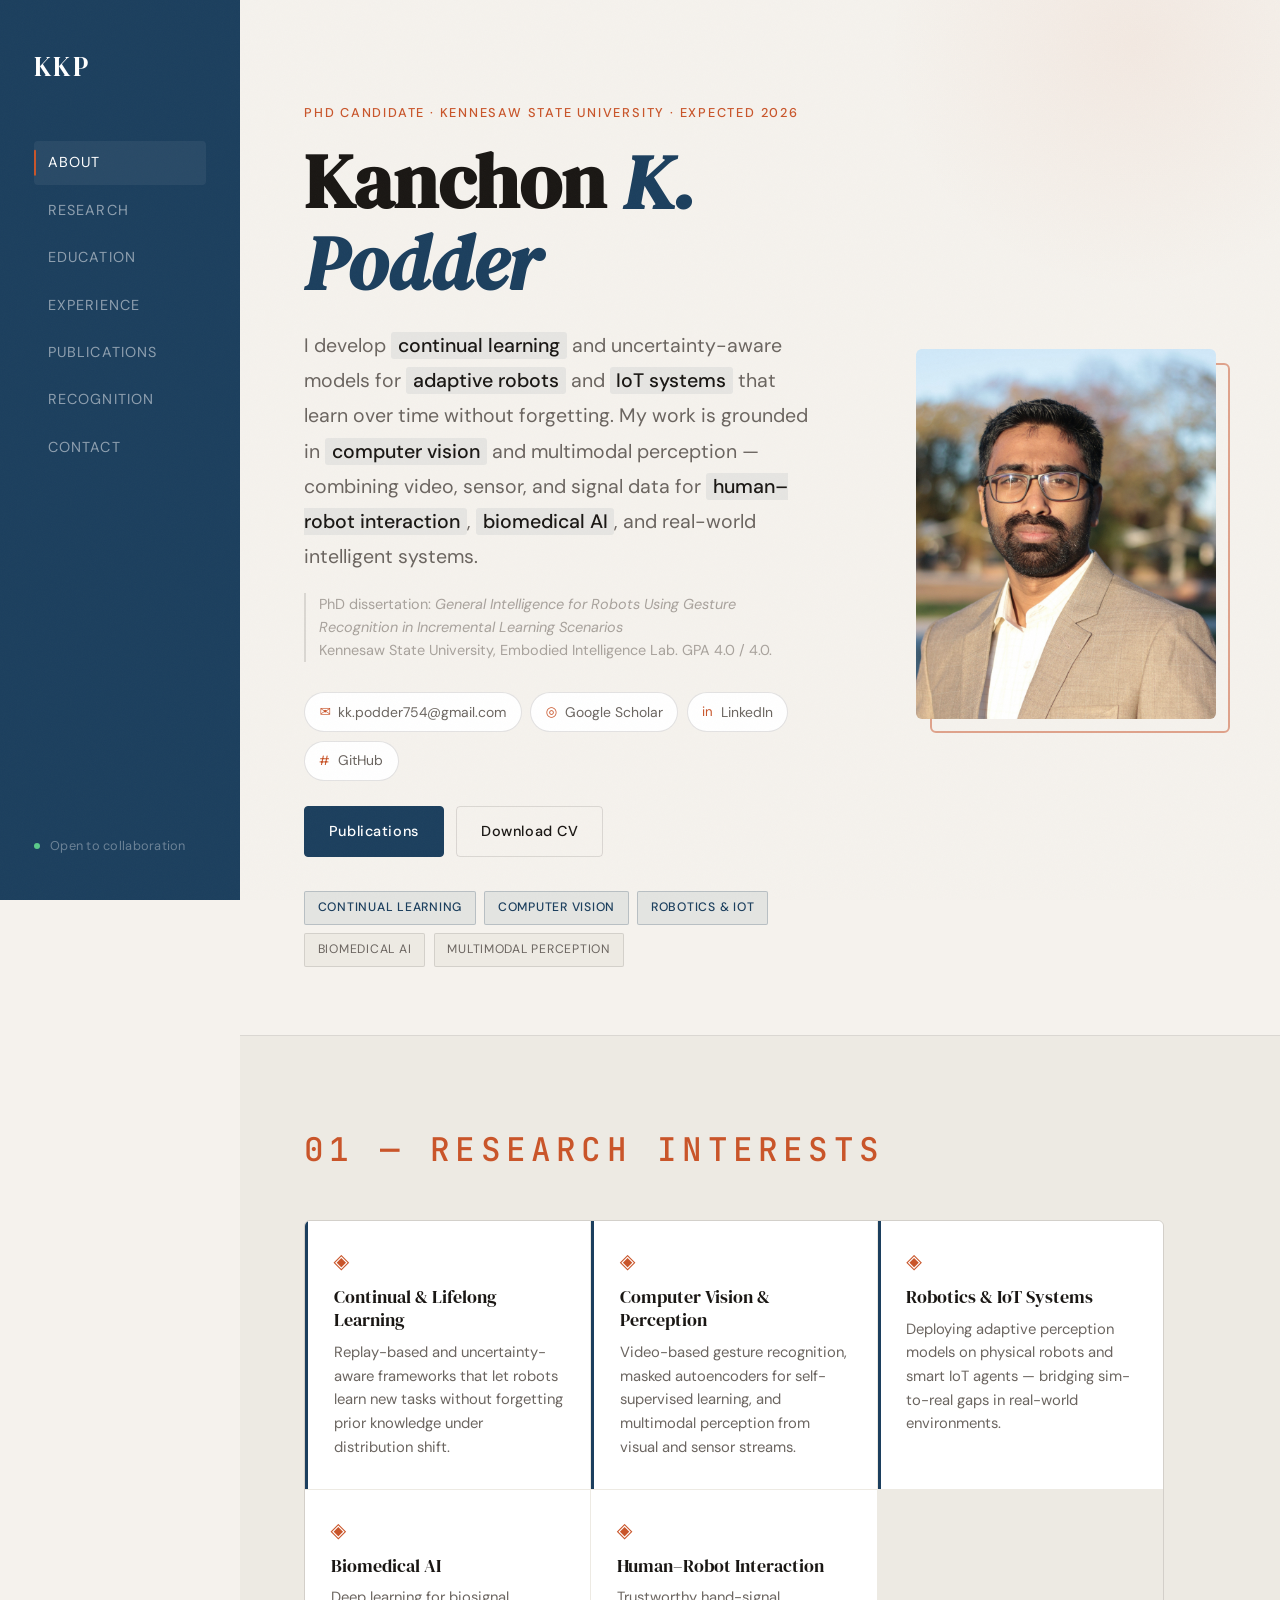
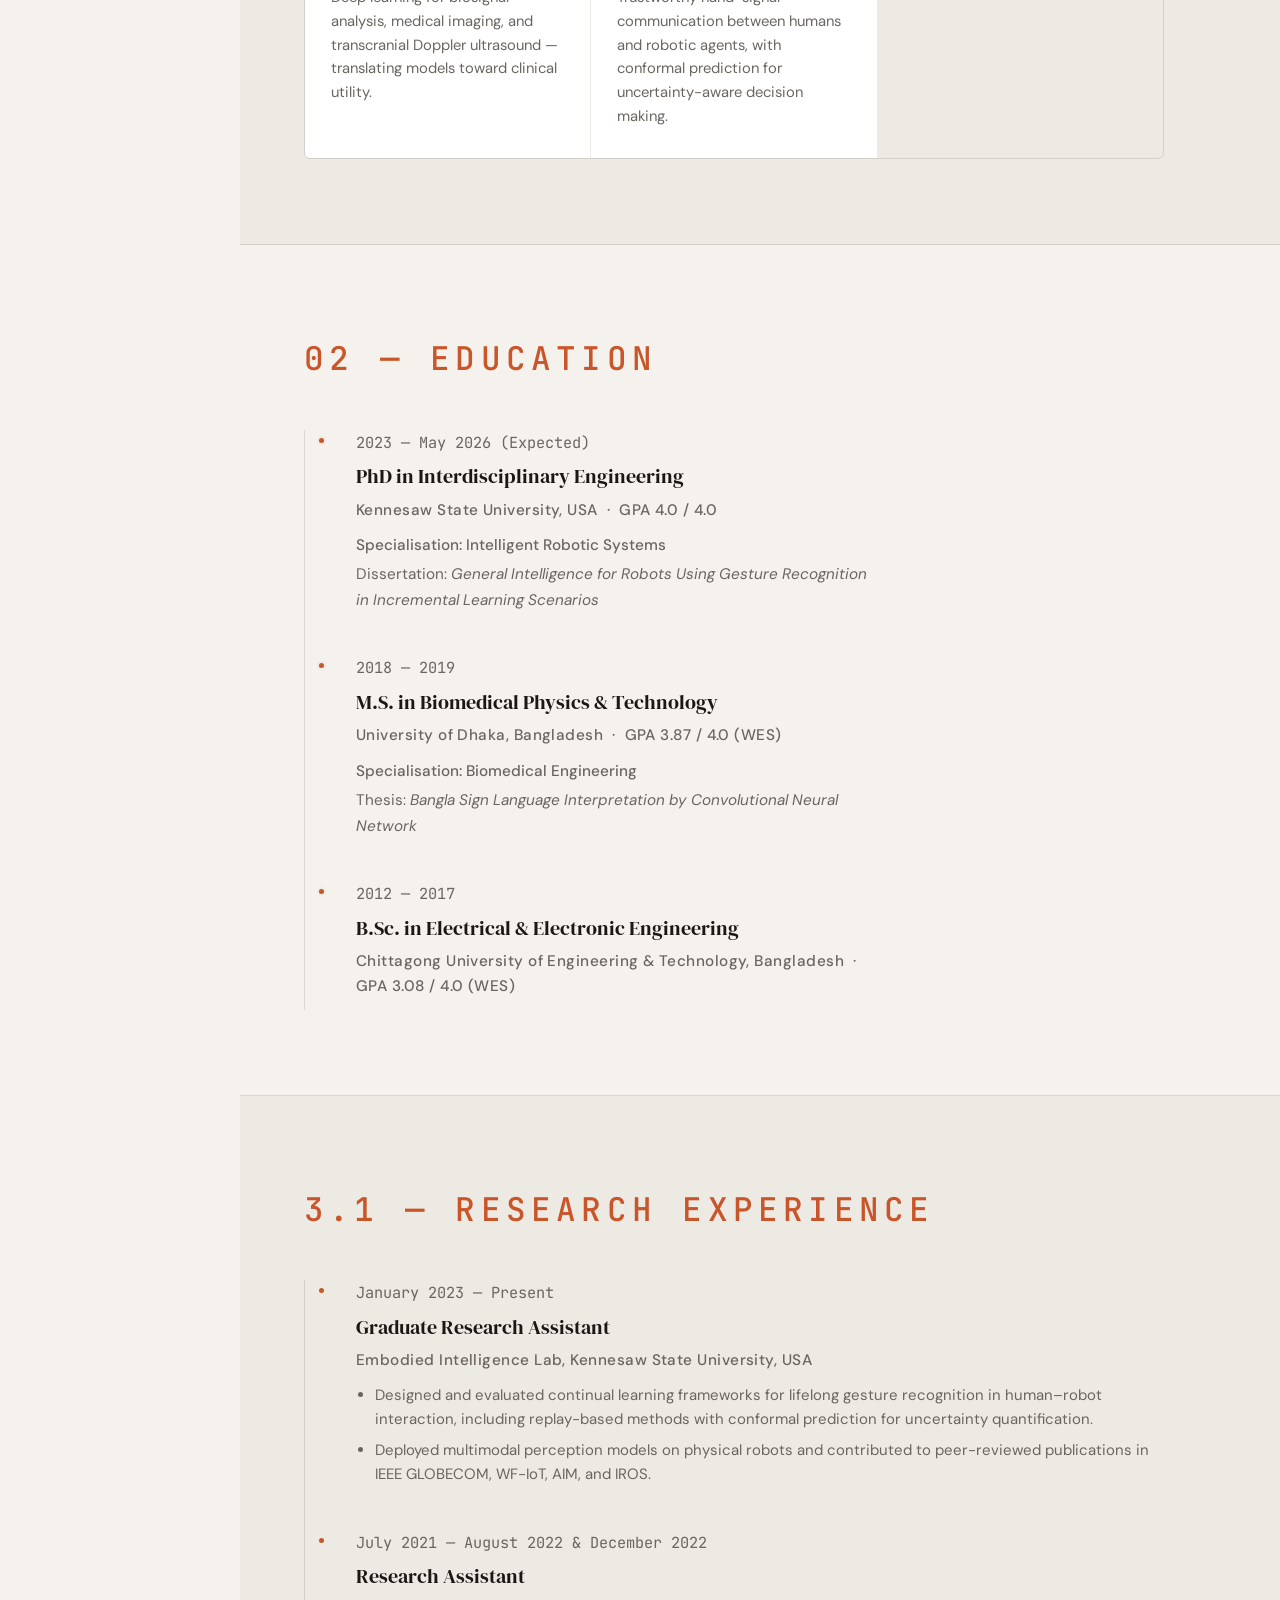
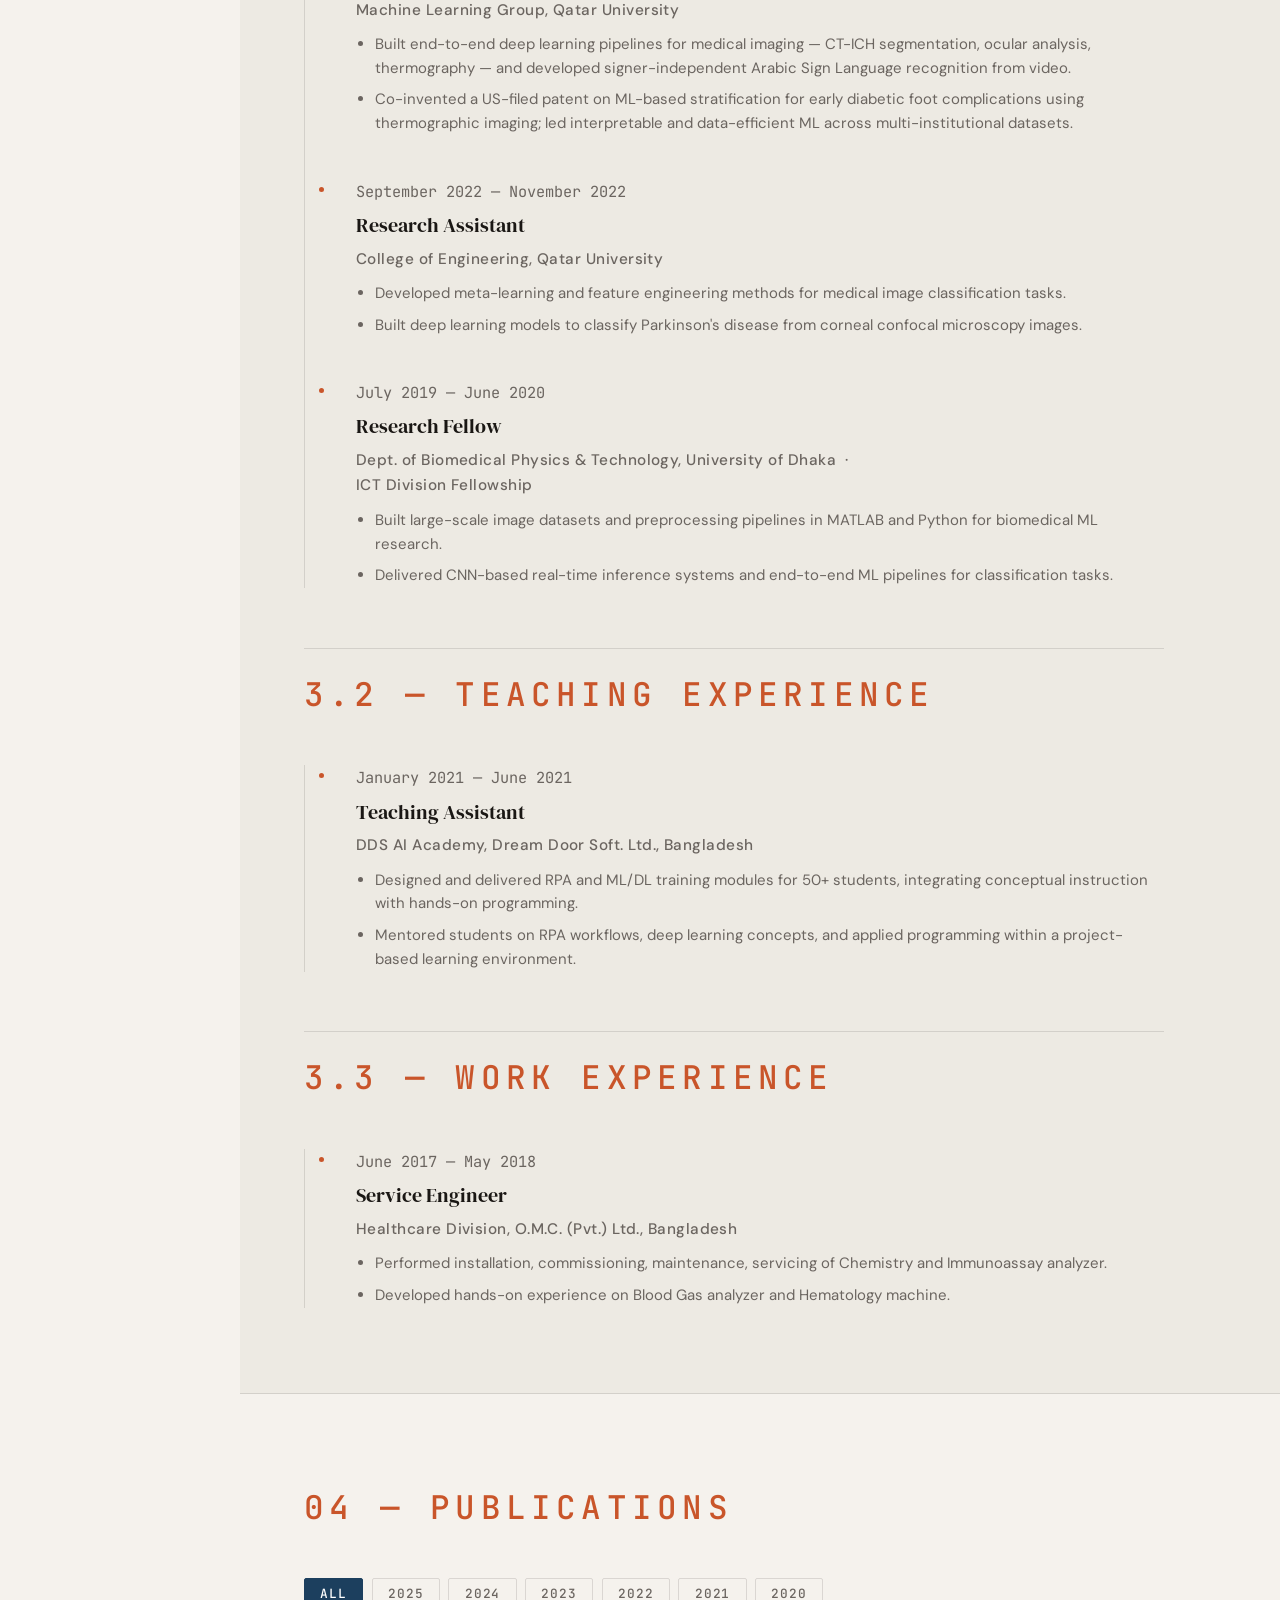
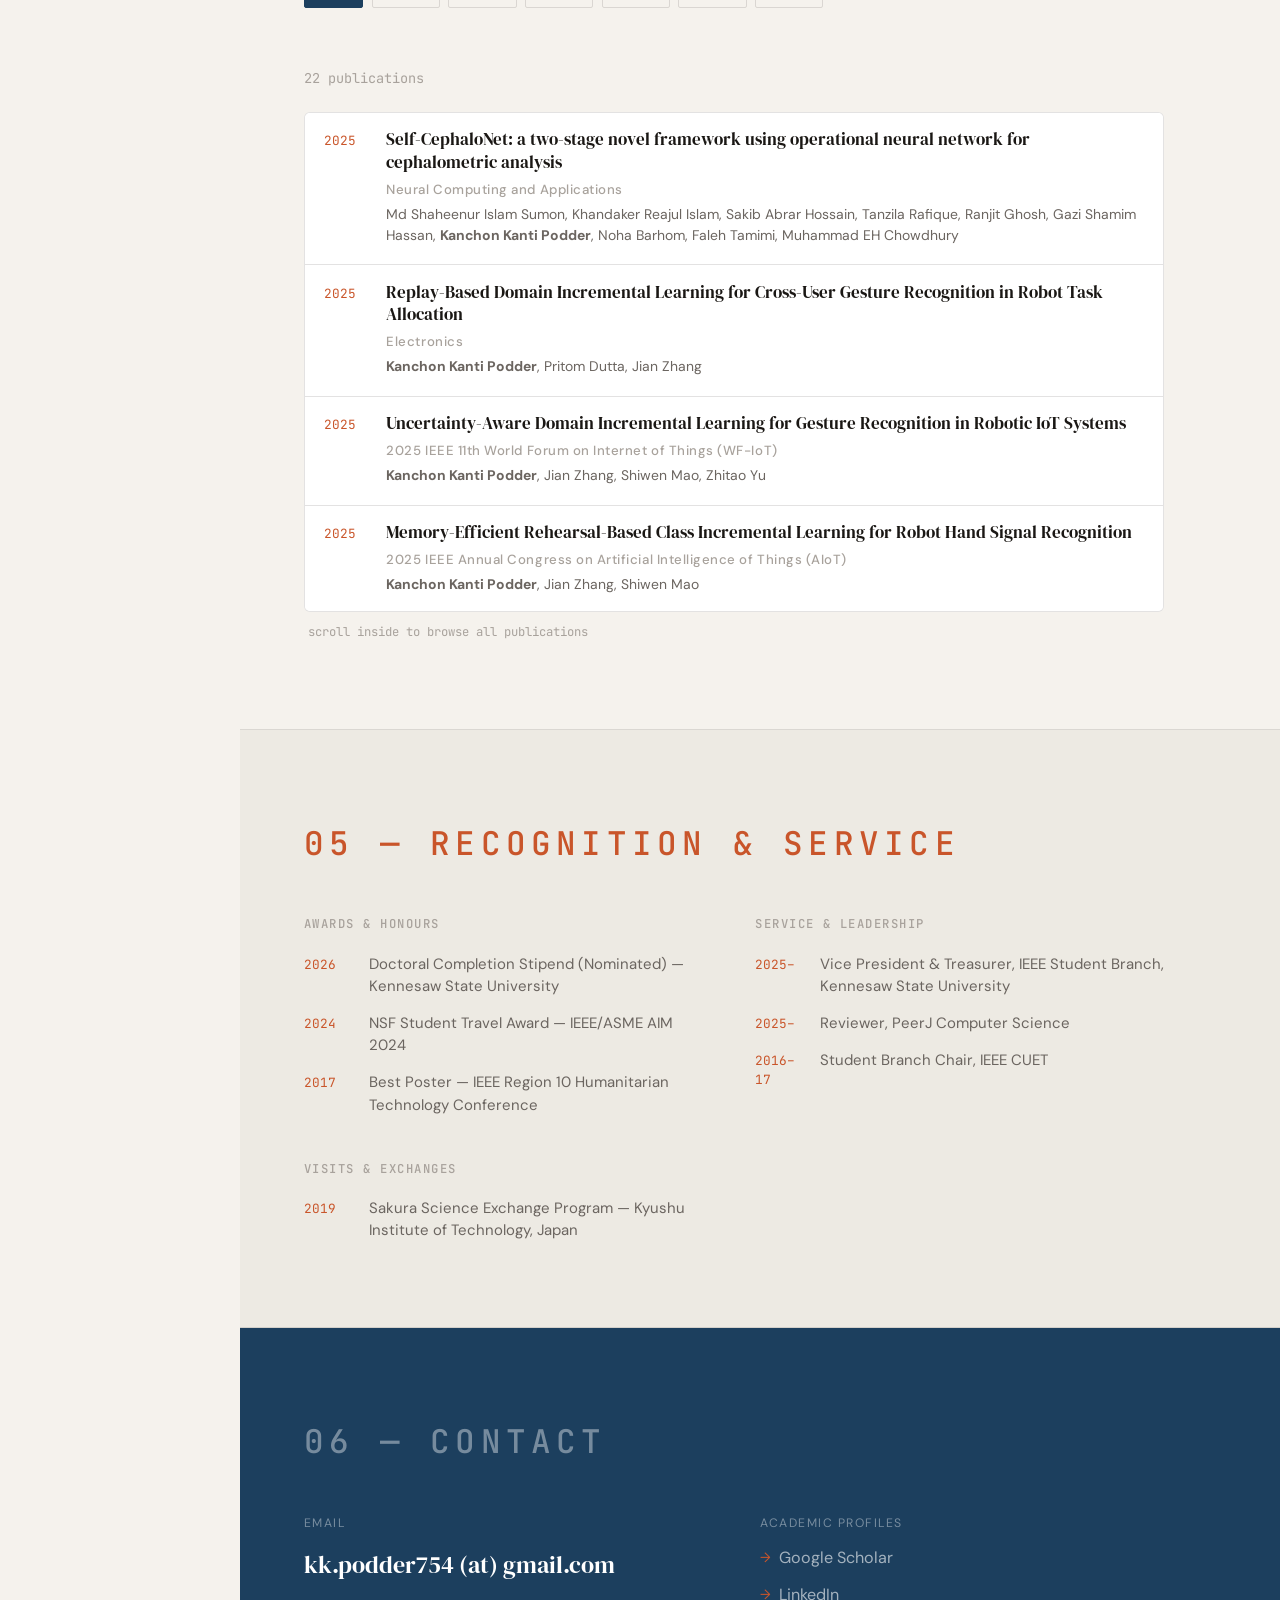
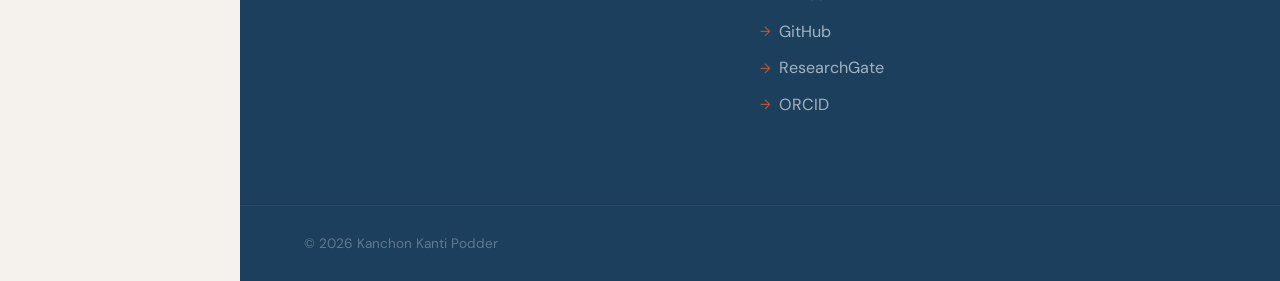
==== commit 47ffd95f: "Update index.html" ====
--- a/index.html
+++ b/index.html
@@ -63,7 +63,7 @@
           </p>
 
           <p class="hero-sub">
-            PhD dissertation: <em>General Intelligence for Robots Using Gesture Recognition in Incremental Learning Scenarios</em> — Kennesaw State University, Embodied
+            PhD dissertation: <em>General Intelligence for Robots Using Gesture Recognition in Incremental Learning Scenarios</em> <br> Kennesaw State University, Embodied
             Intelligence Lab. GPA 4.0 / 4.0.
           </p>
 
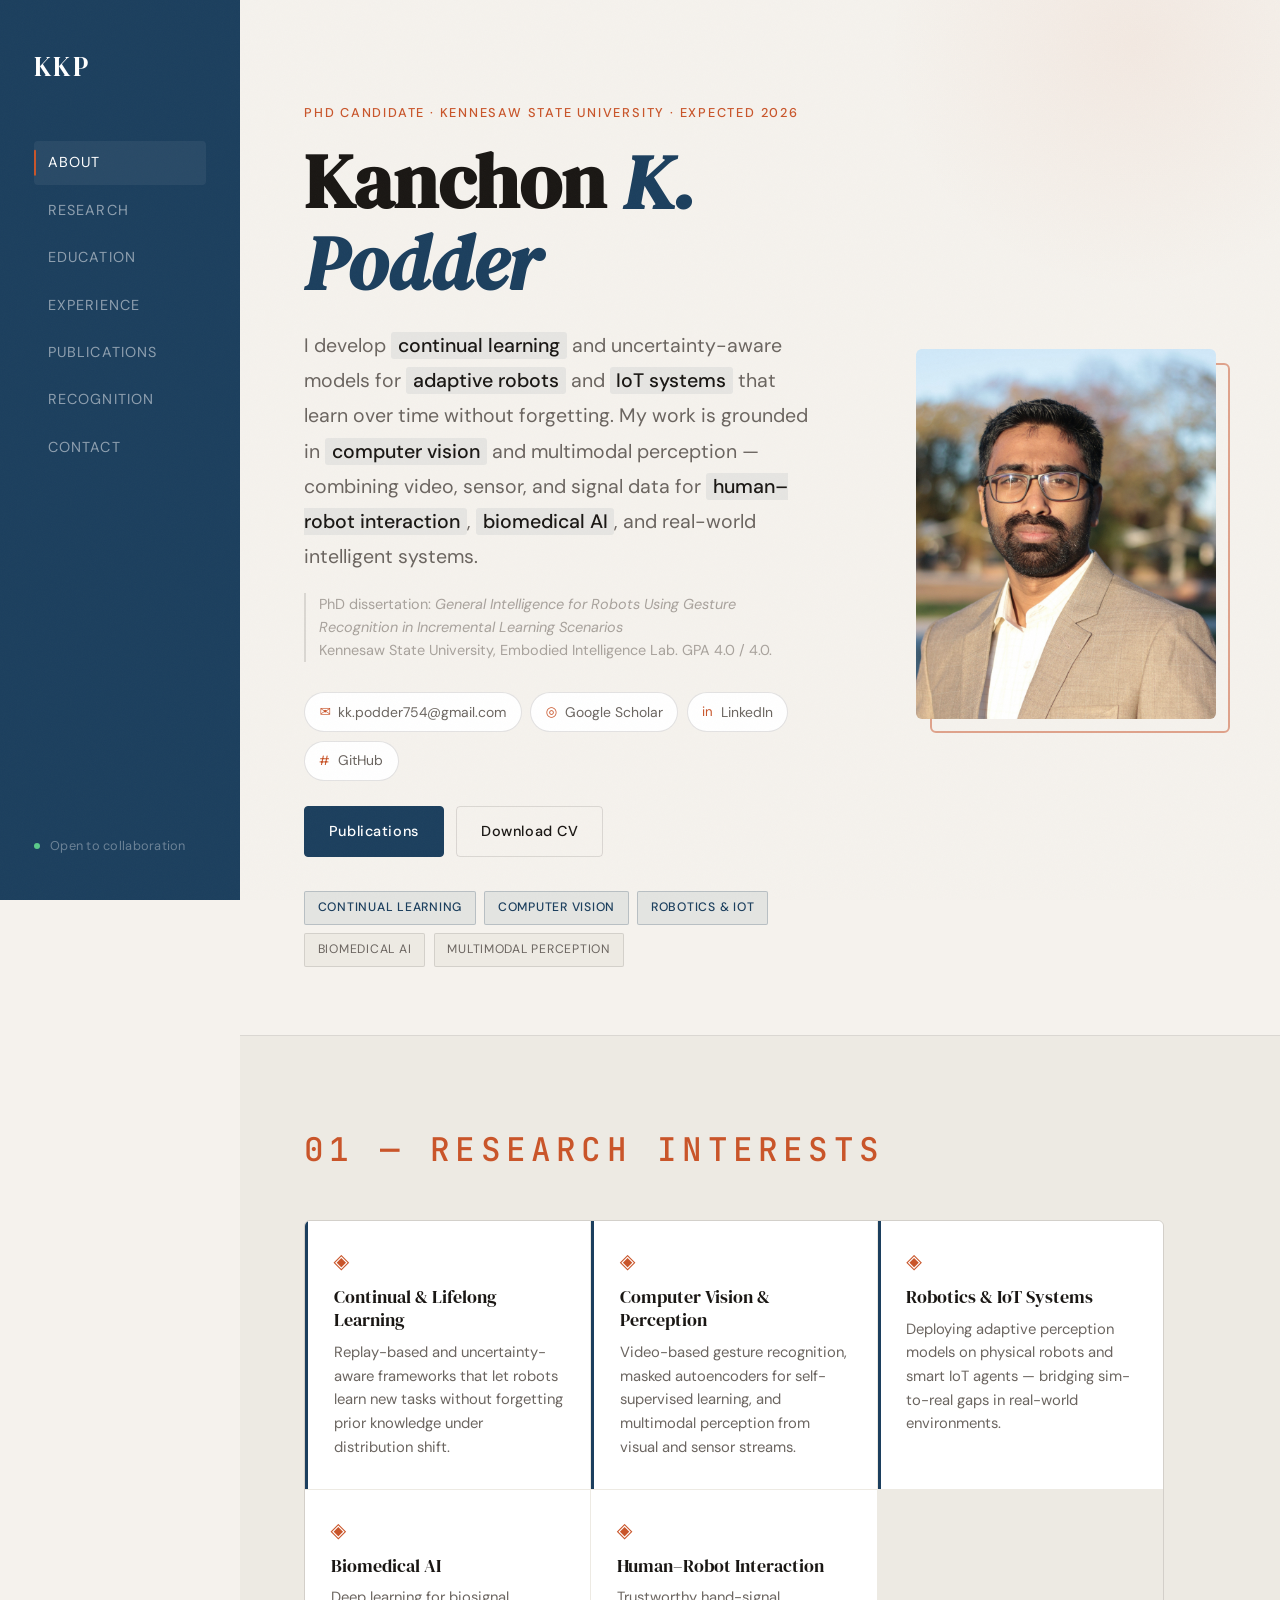
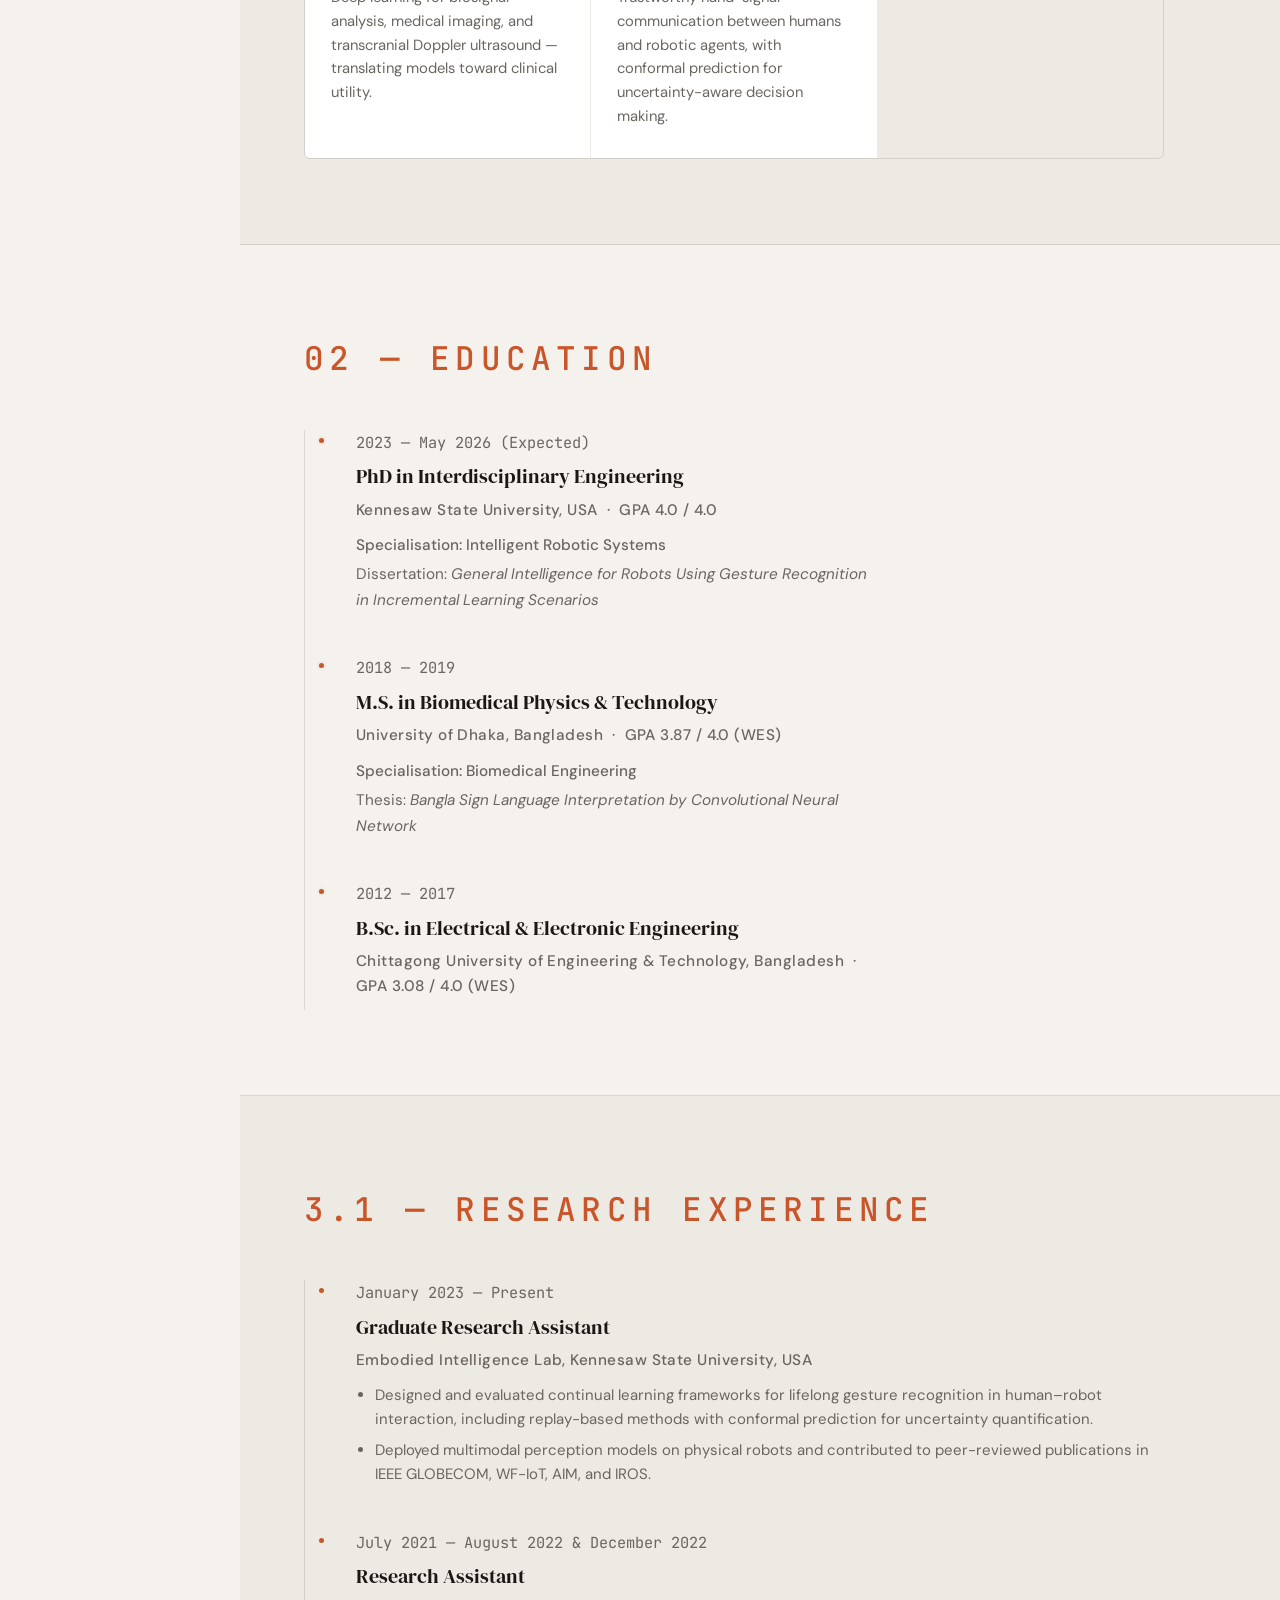
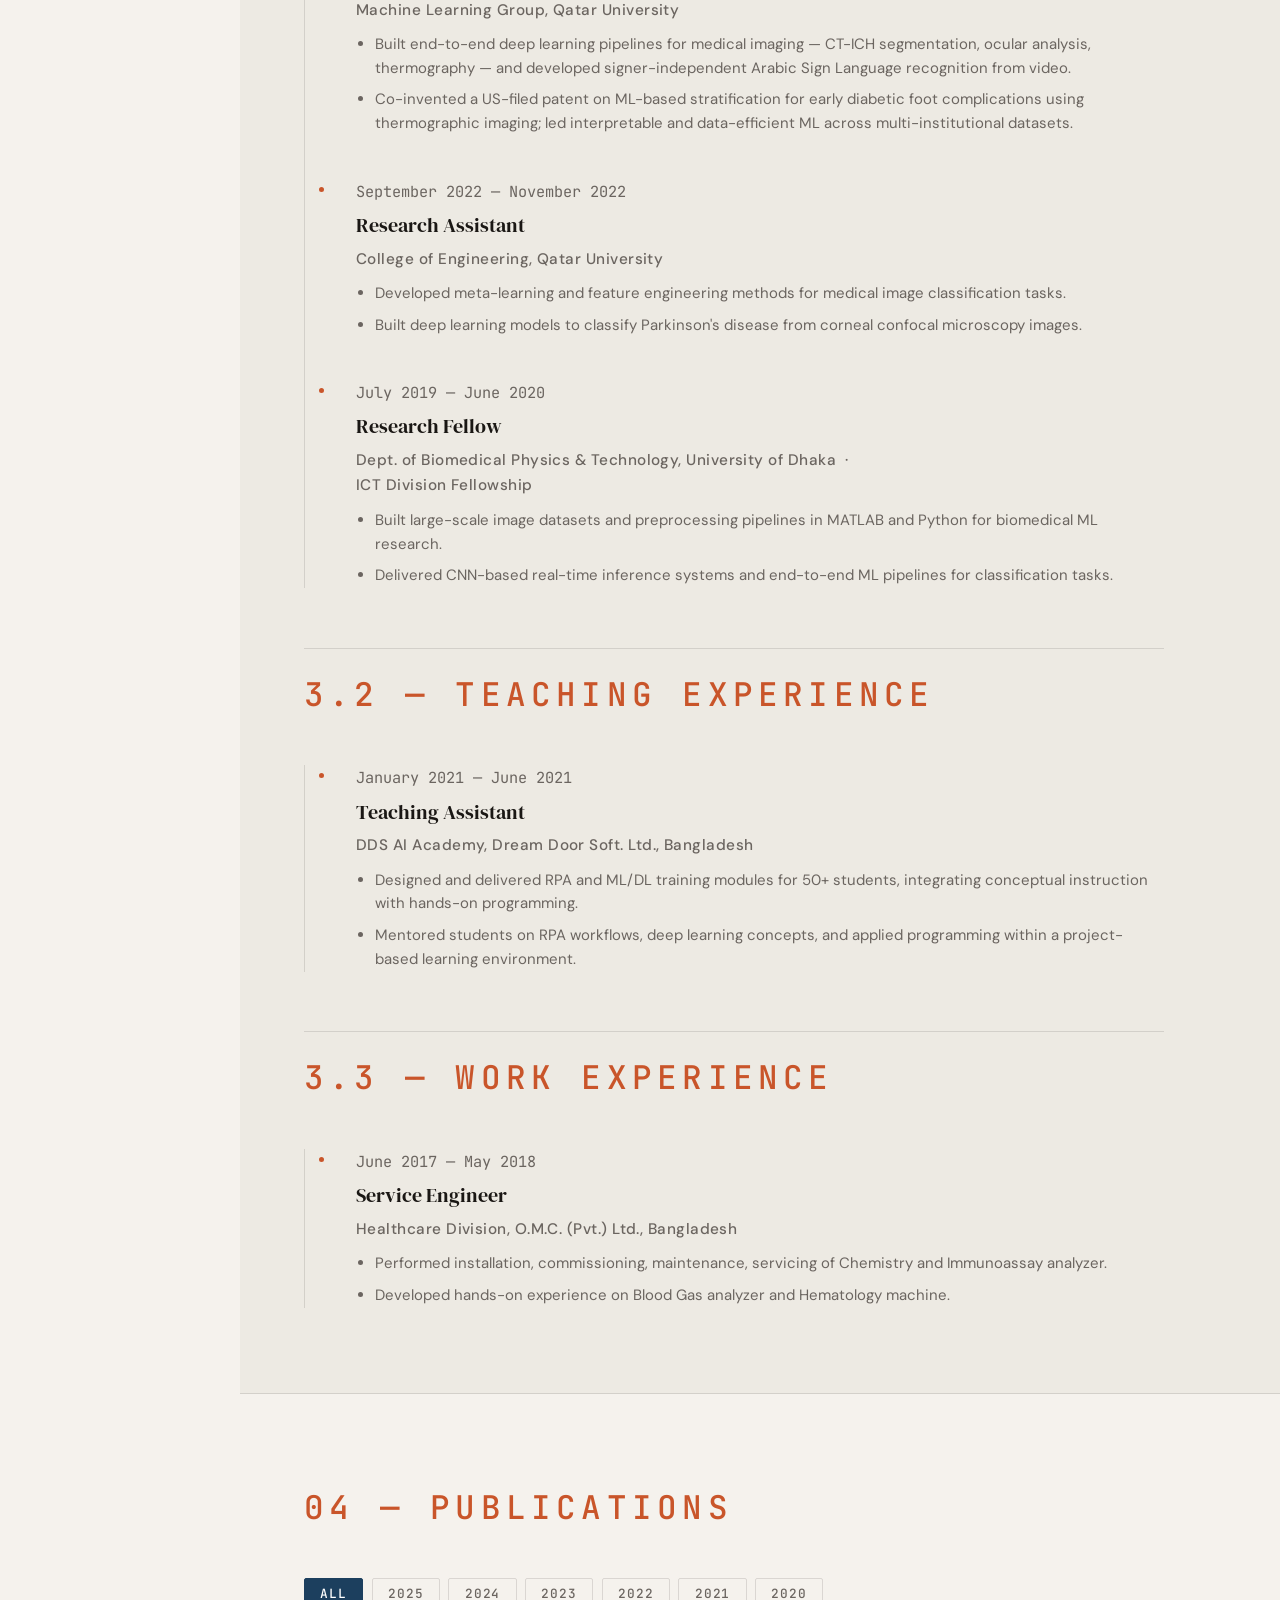
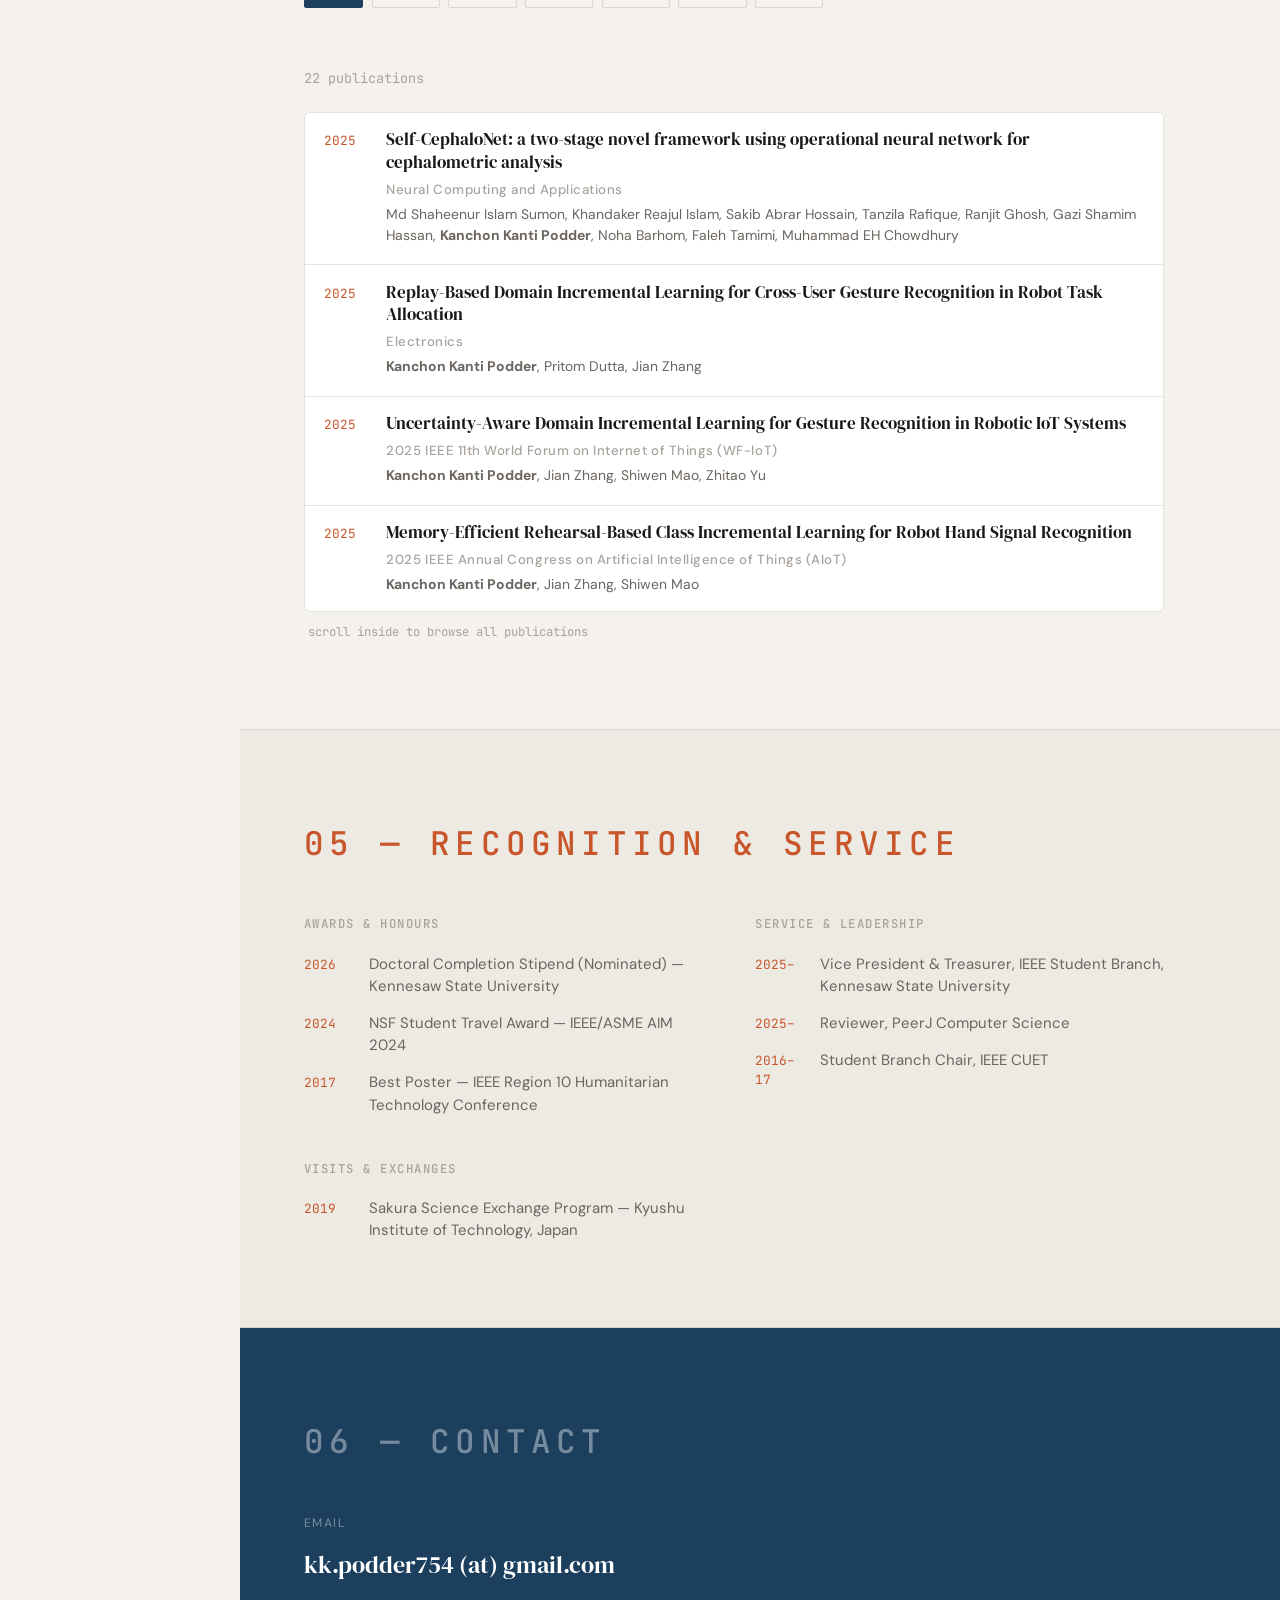
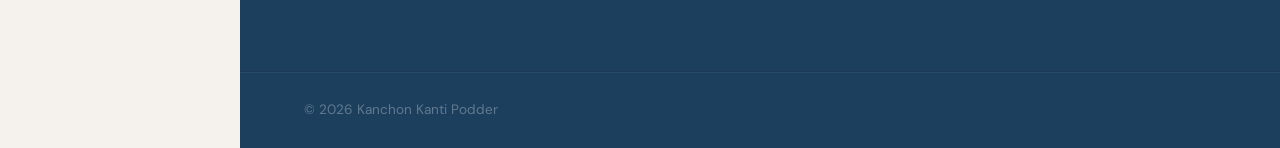
==== commit 30477912: "Update index.html" ====
--- a/index.html
+++ b/index.html
@@ -362,7 +362,7 @@
             <p class="contact-meta">Email</p>
             <a href="mailto:kk.podder754@gmail.com" class="contact-value">kk.podder754 (at) gmail.com</a>
           </div>
-          <div class="contact-block">
+          <!-- <div class="contact-block">
             <p class="contact-meta">Academic Profiles</p>
             <div class="profile-links">
               <a href="#" class="profile-link">Google Scholar</a>
@@ -371,7 +371,7 @@
               <a href="#" class="profile-link">ResearchGate</a>
               <a href="#" class="profile-link">ORCID</a>
             </div>
-          </div>
+          </div> -->
         </div>
       </div>
     </section>
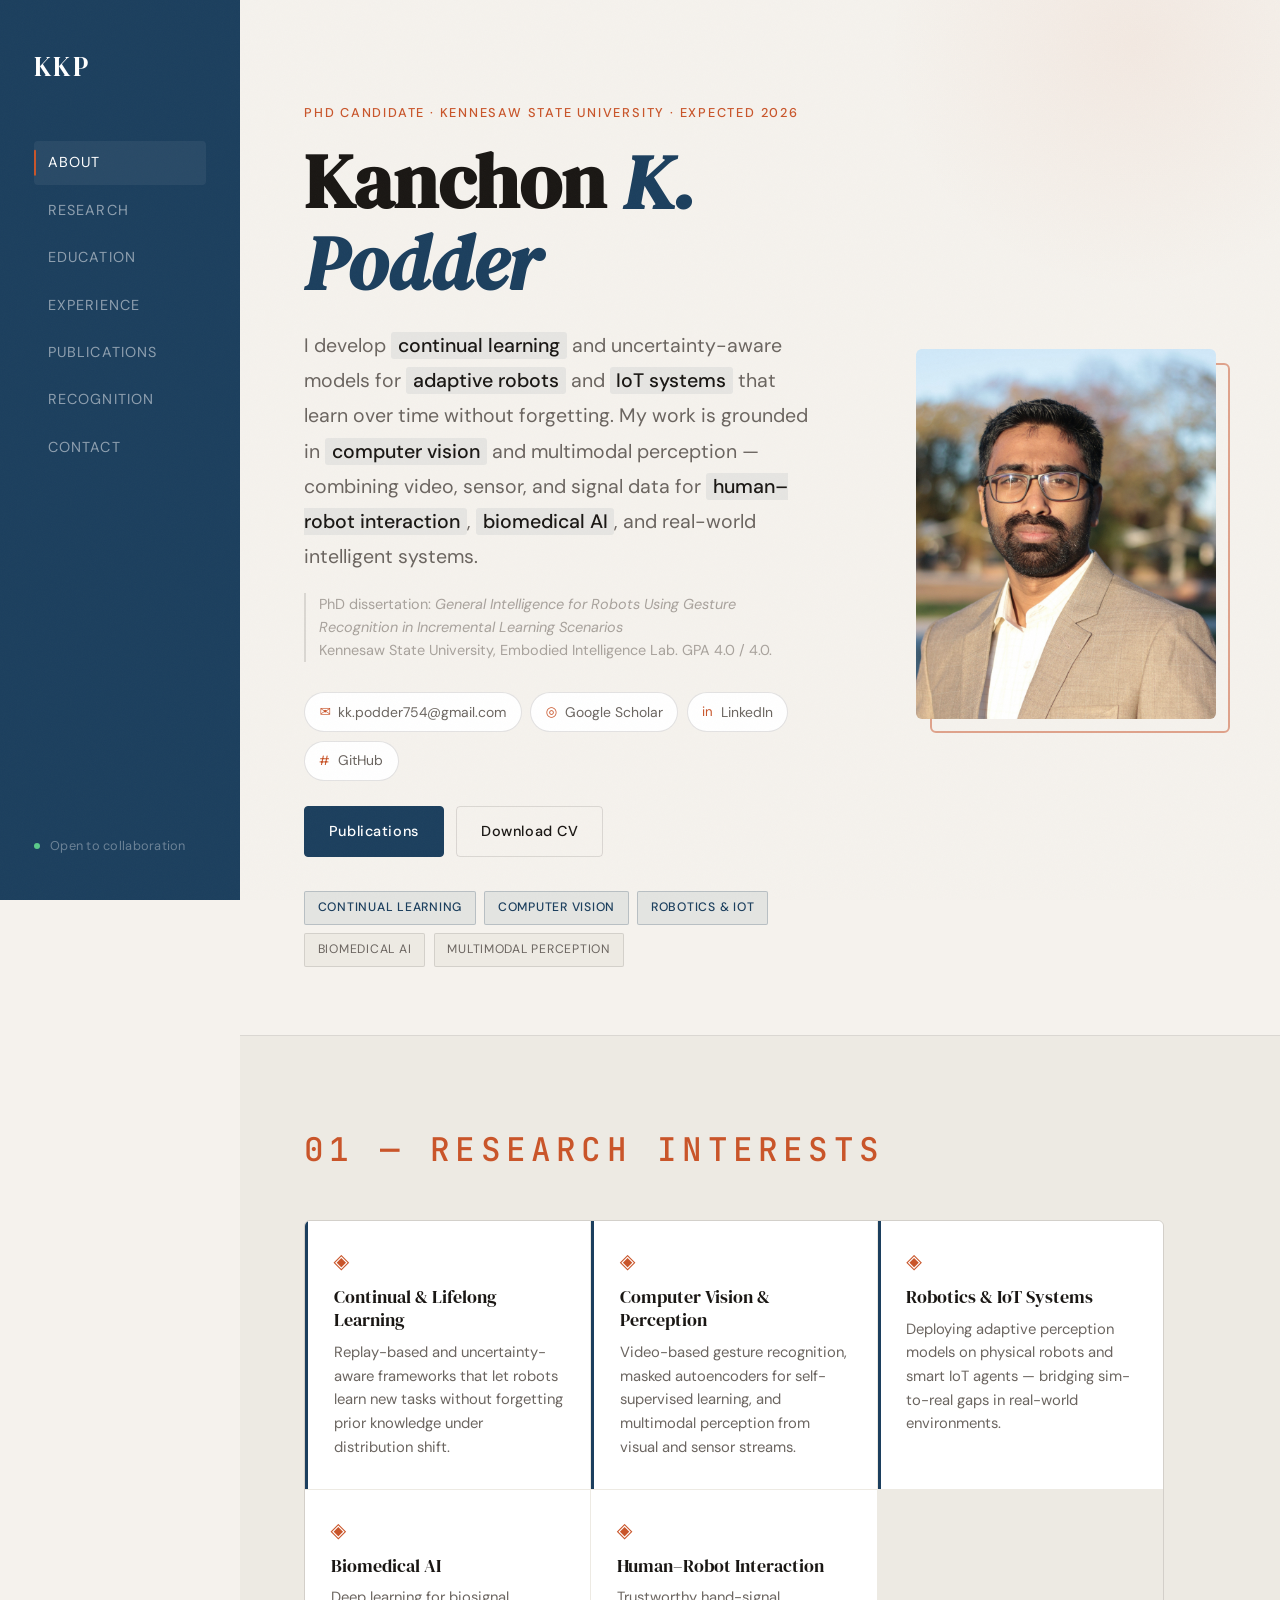
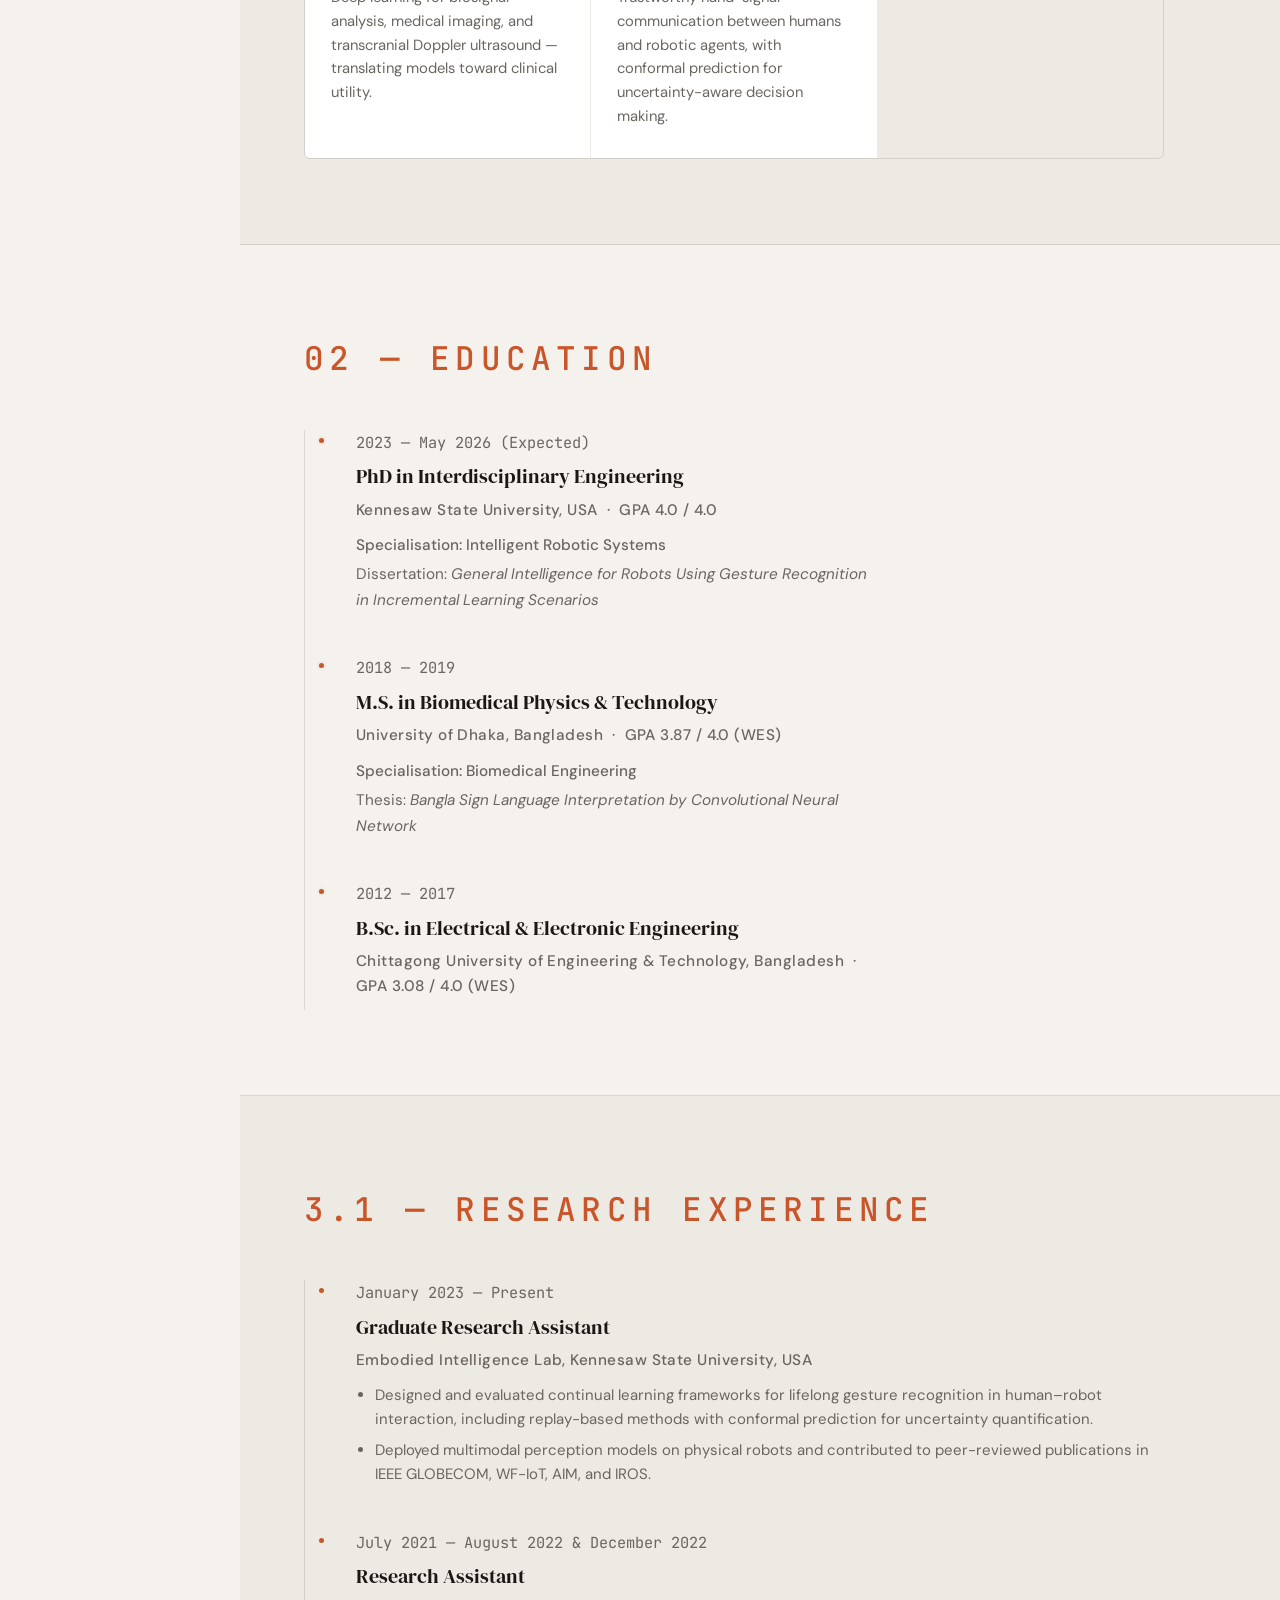
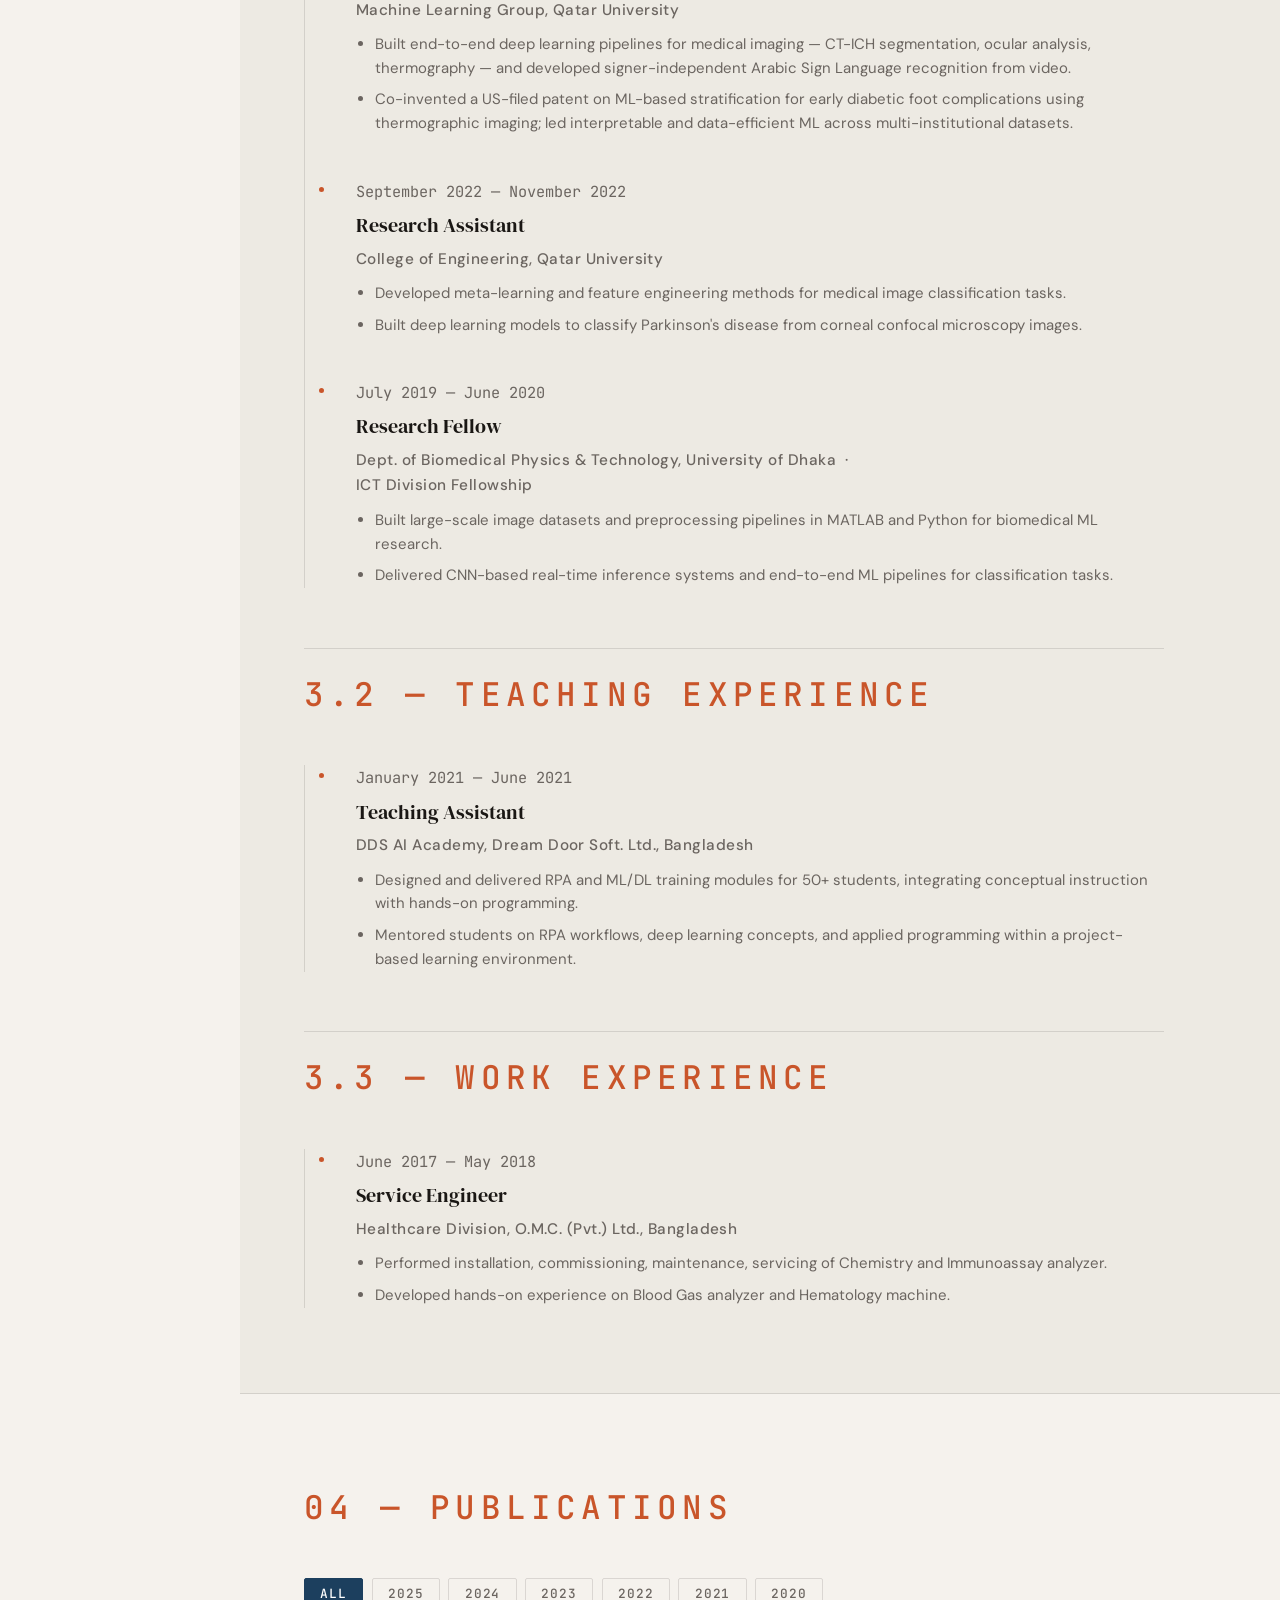
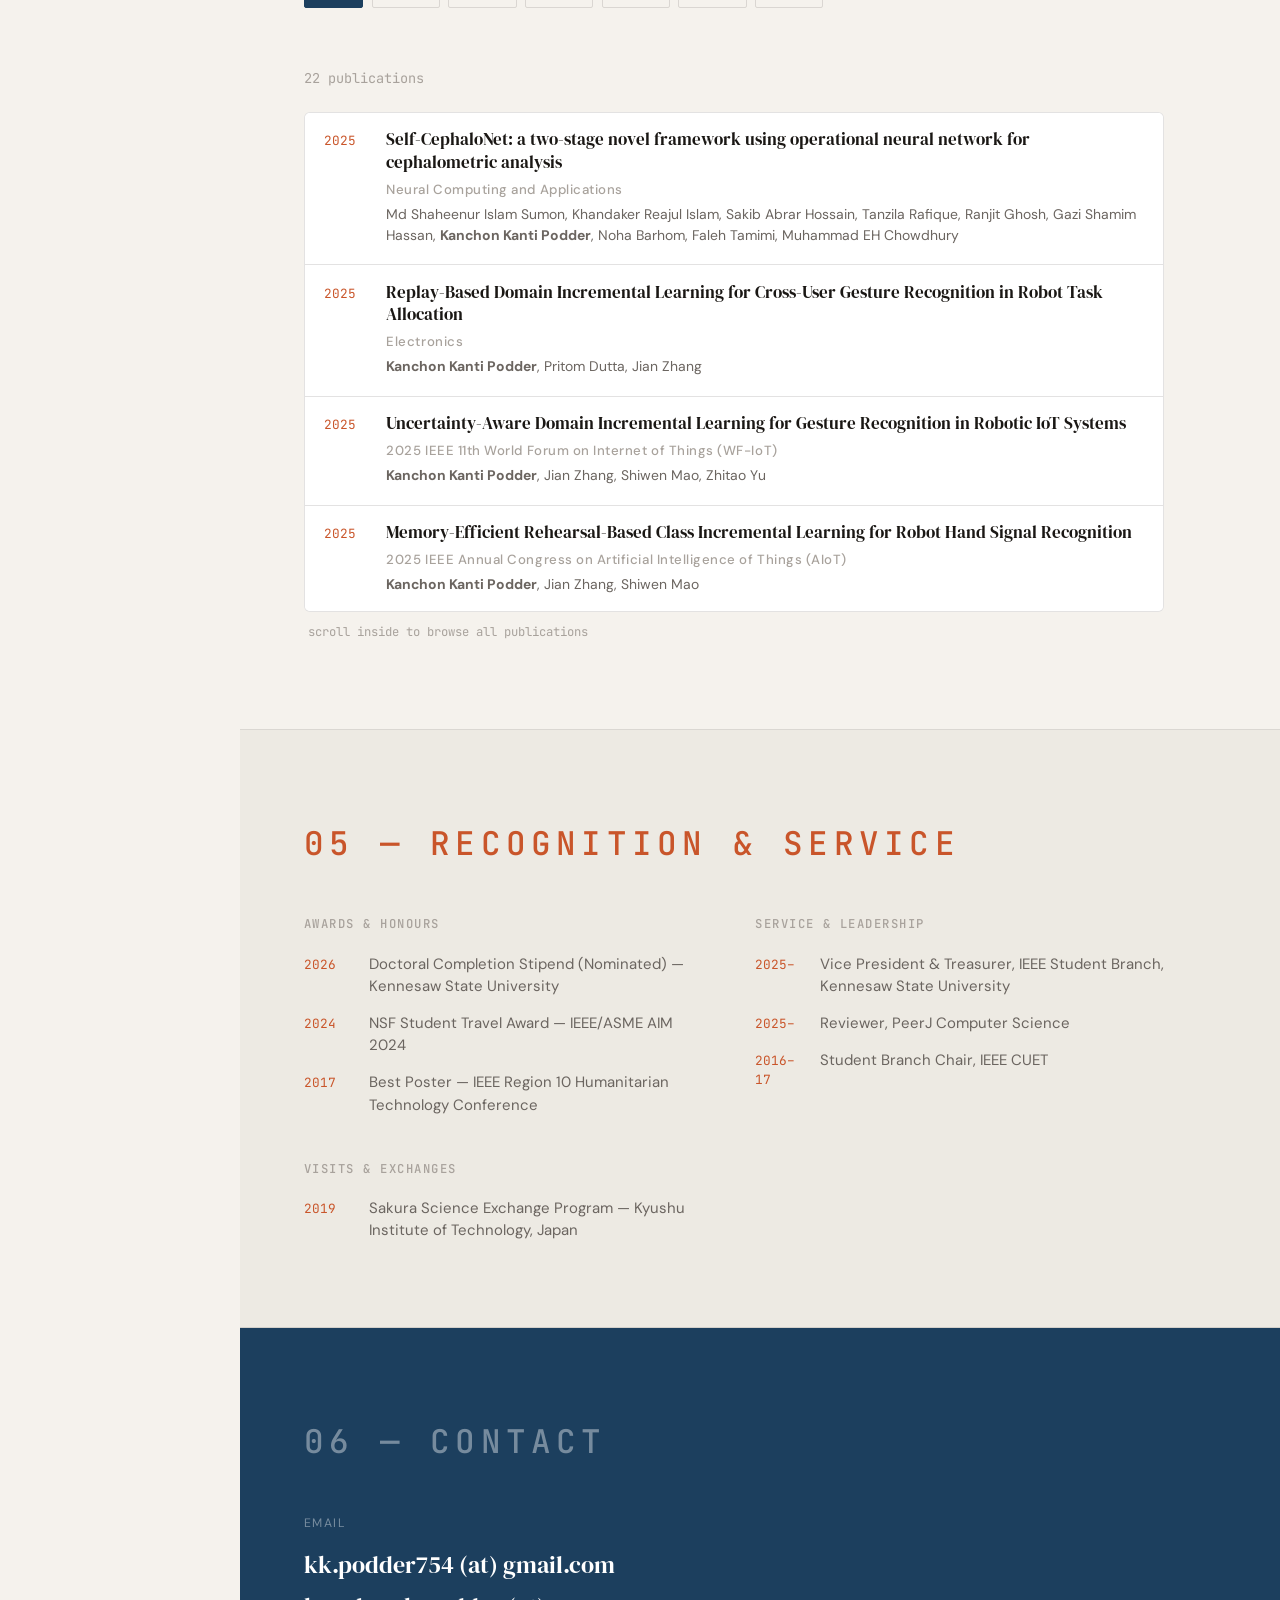
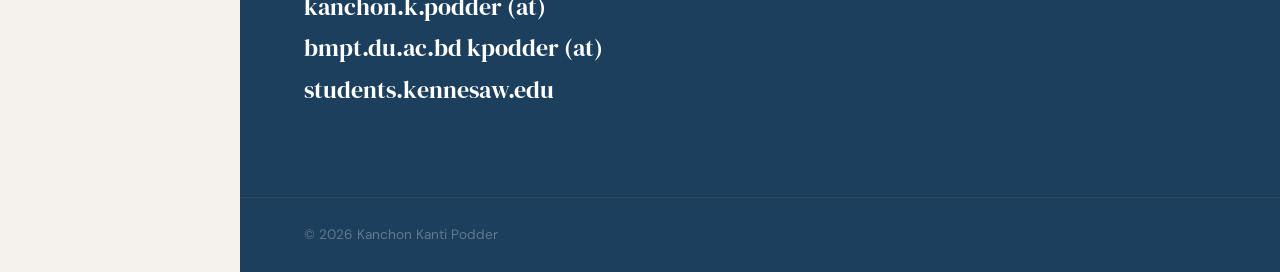
==== commit 982d83c9: "Update index.html" ====
--- a/index.html
+++ b/index.html
@@ -361,6 +361,8 @@
           <div class="contact-block">
             <p class="contact-meta">Email</p>
             <a href="mailto:kk.podder754@gmail.com" class="contact-value">kk.podder754 (at) gmail.com</a>
+            <a href="mailto:kanchon.k.podder@bmpt.du.ac.bd" class="contact-value">kanchon.k.podder (at) bmpt.du.ac.bd</a>
+            <a href="mailto:kpodder@students.kennesaw.edu" class="contact-value">kpodder (at) students.kennesaw.edu</a>
           </div>
           <!-- <div class="contact-block">
             <p class="contact-meta">Academic Profiles</p>
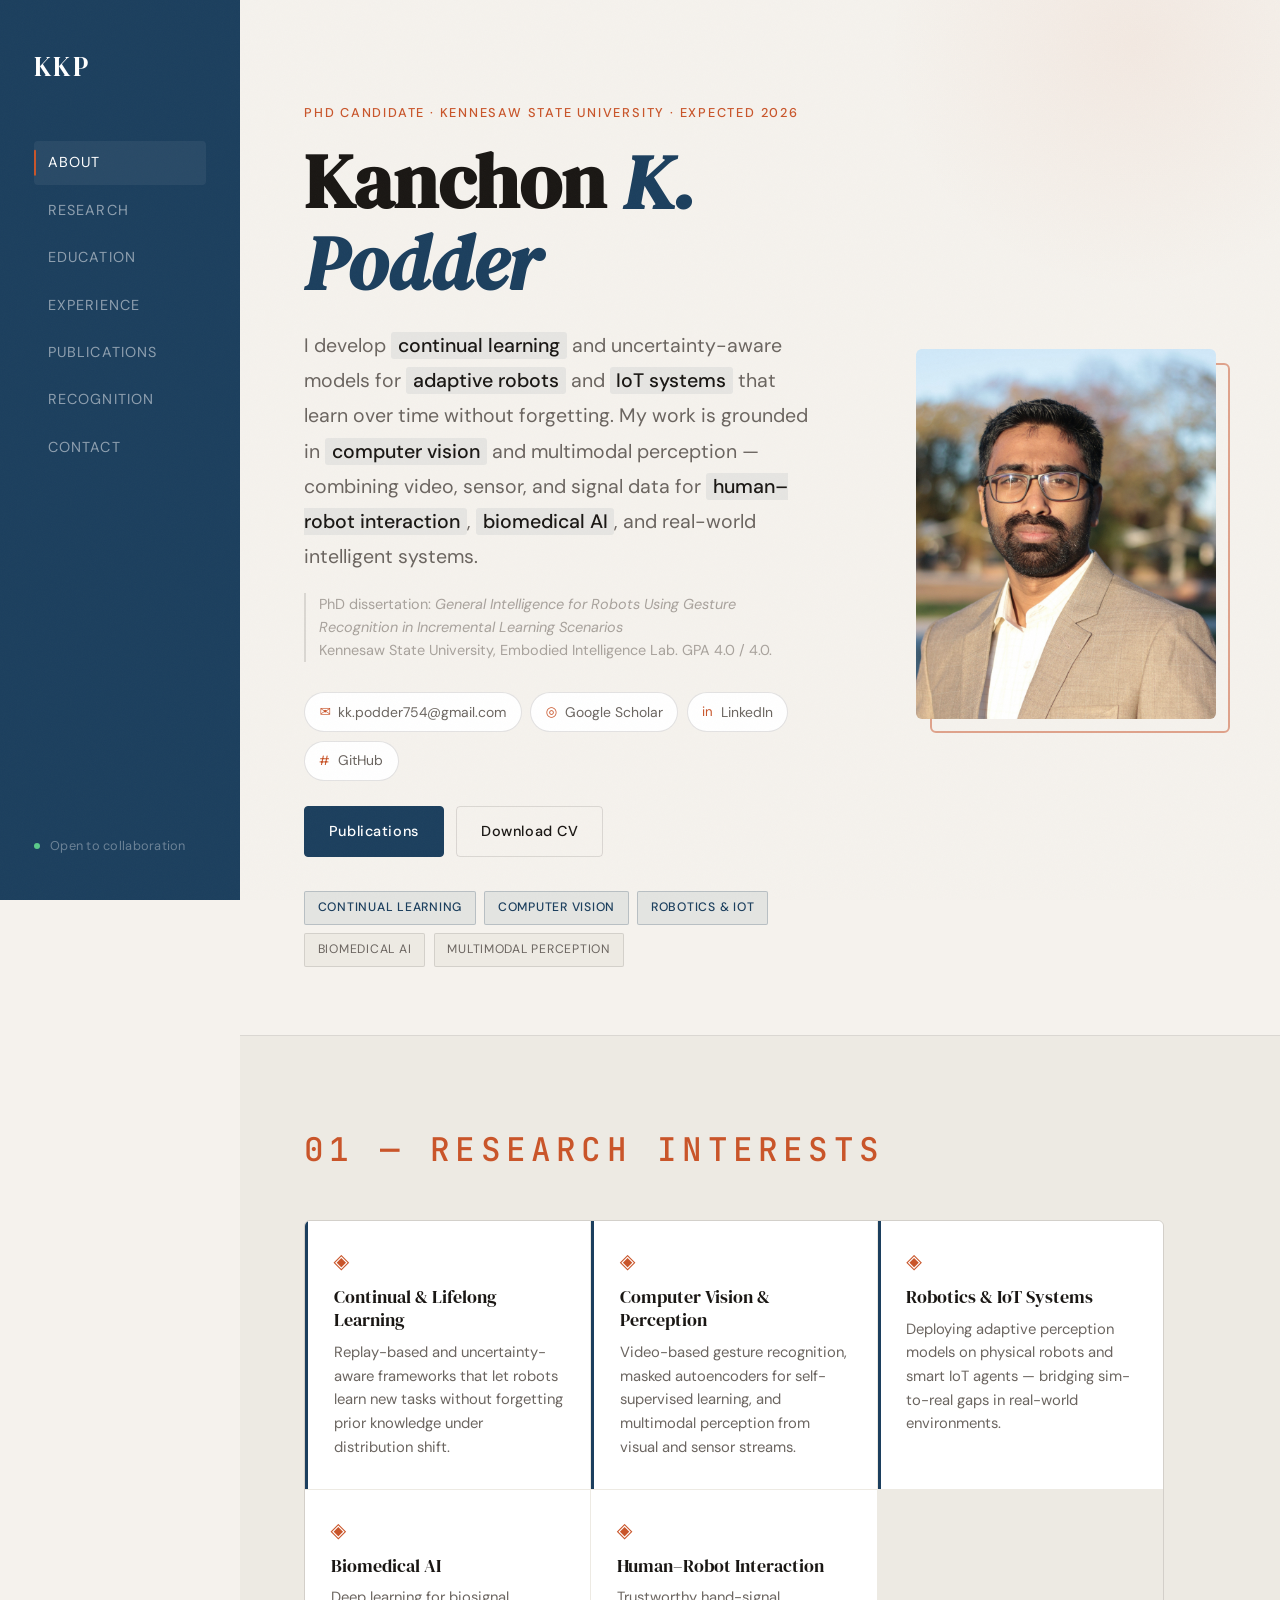
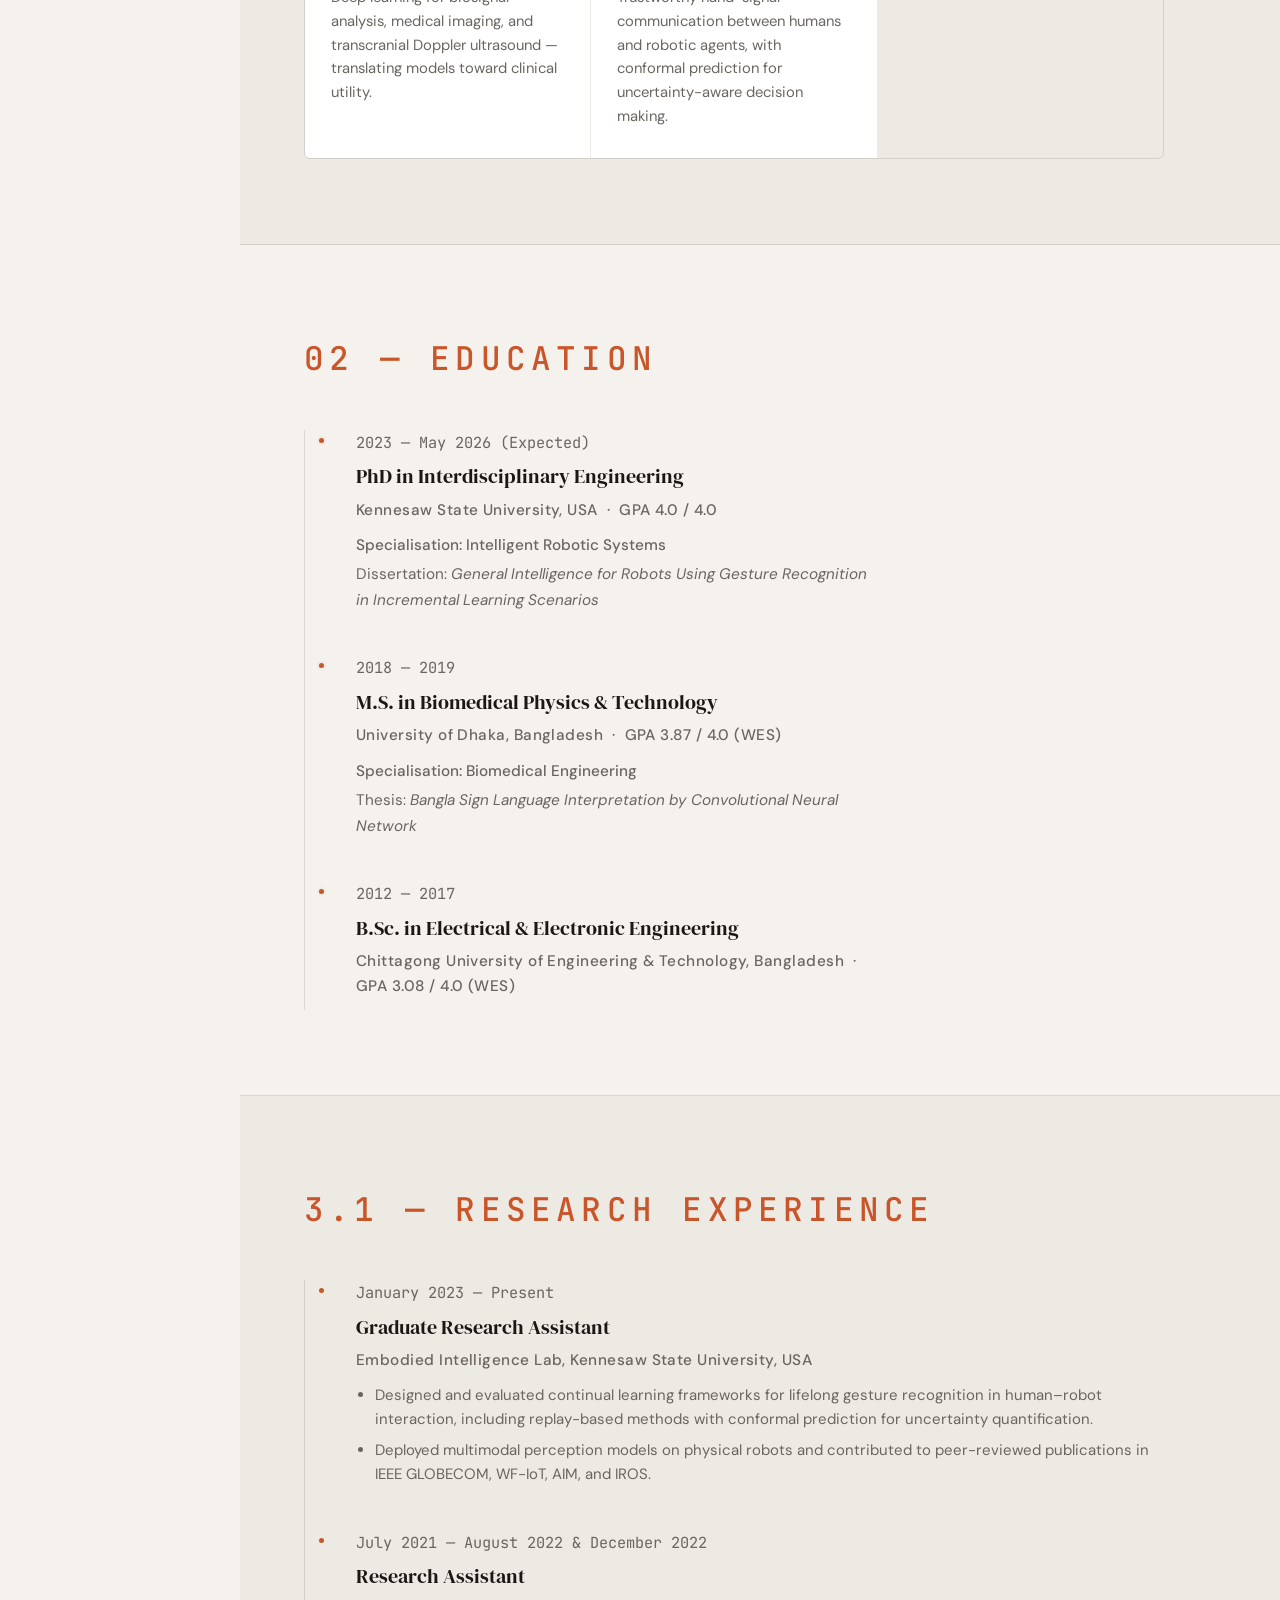
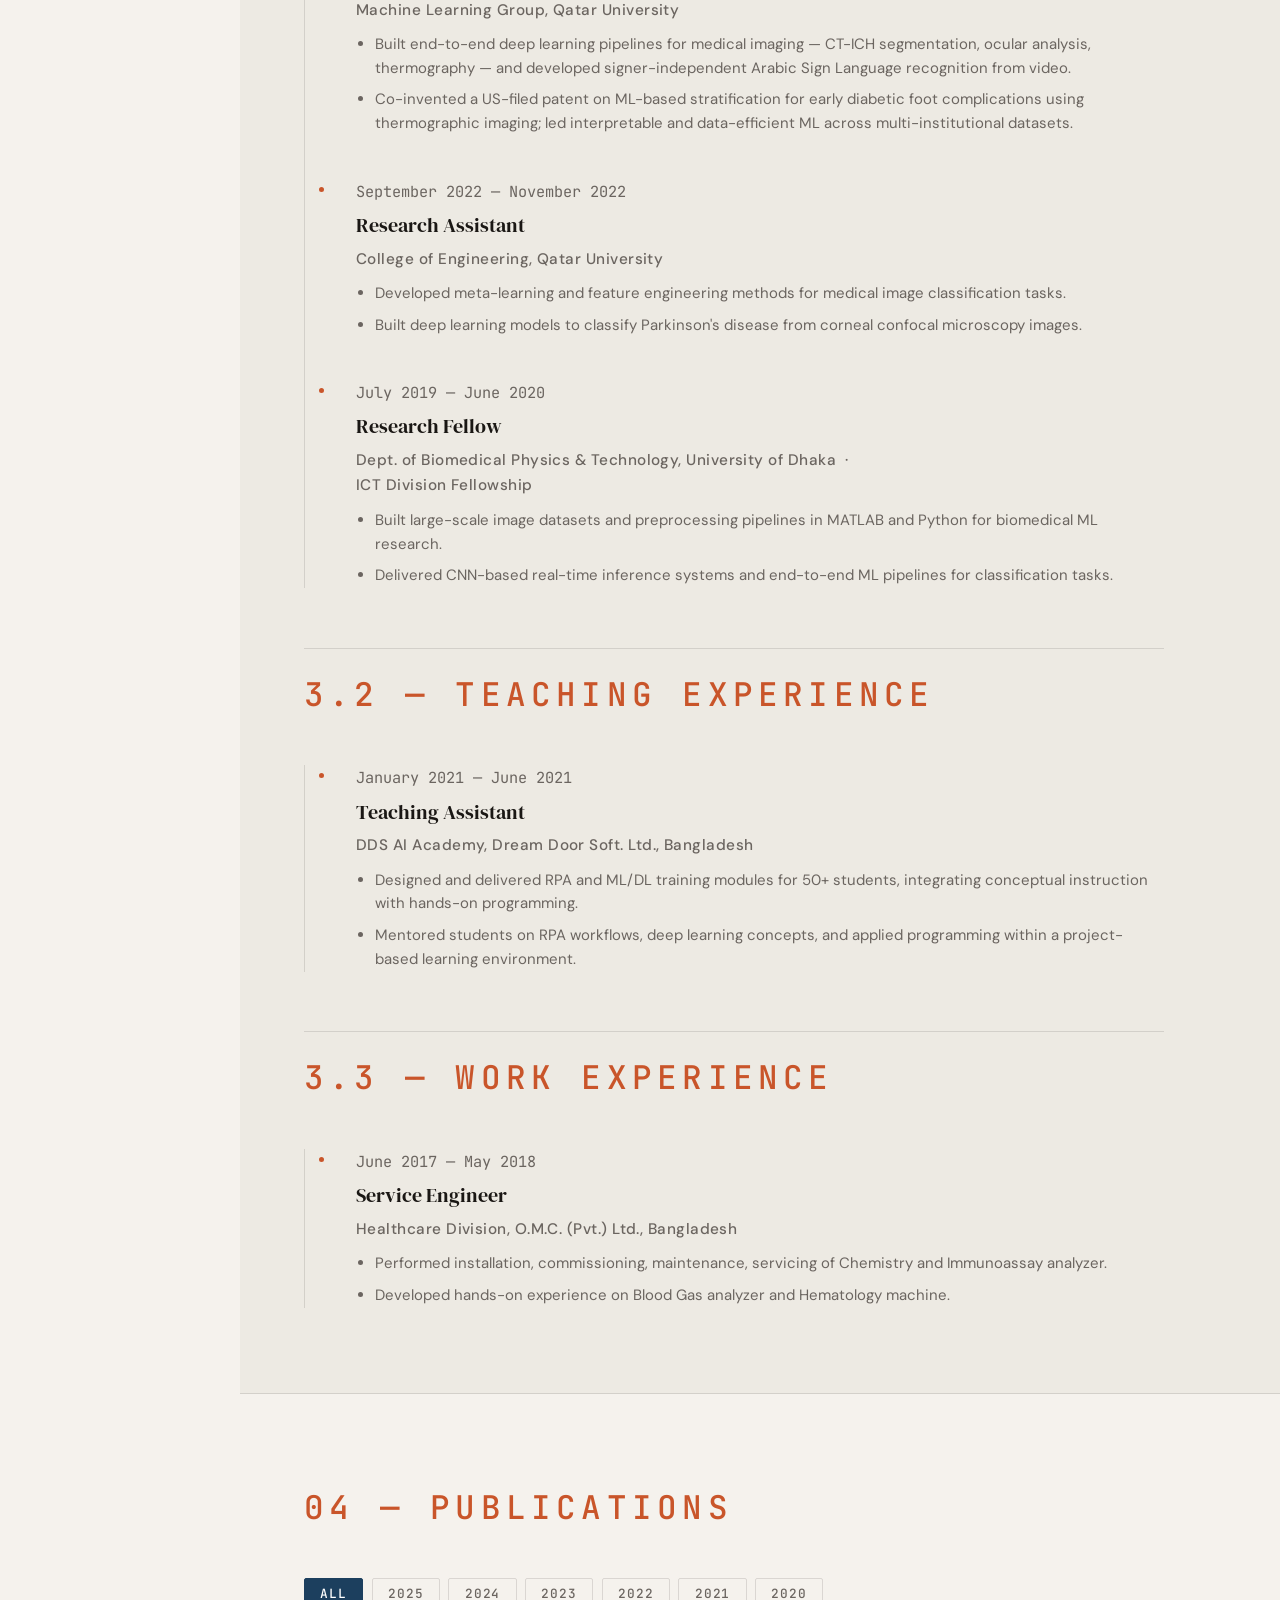
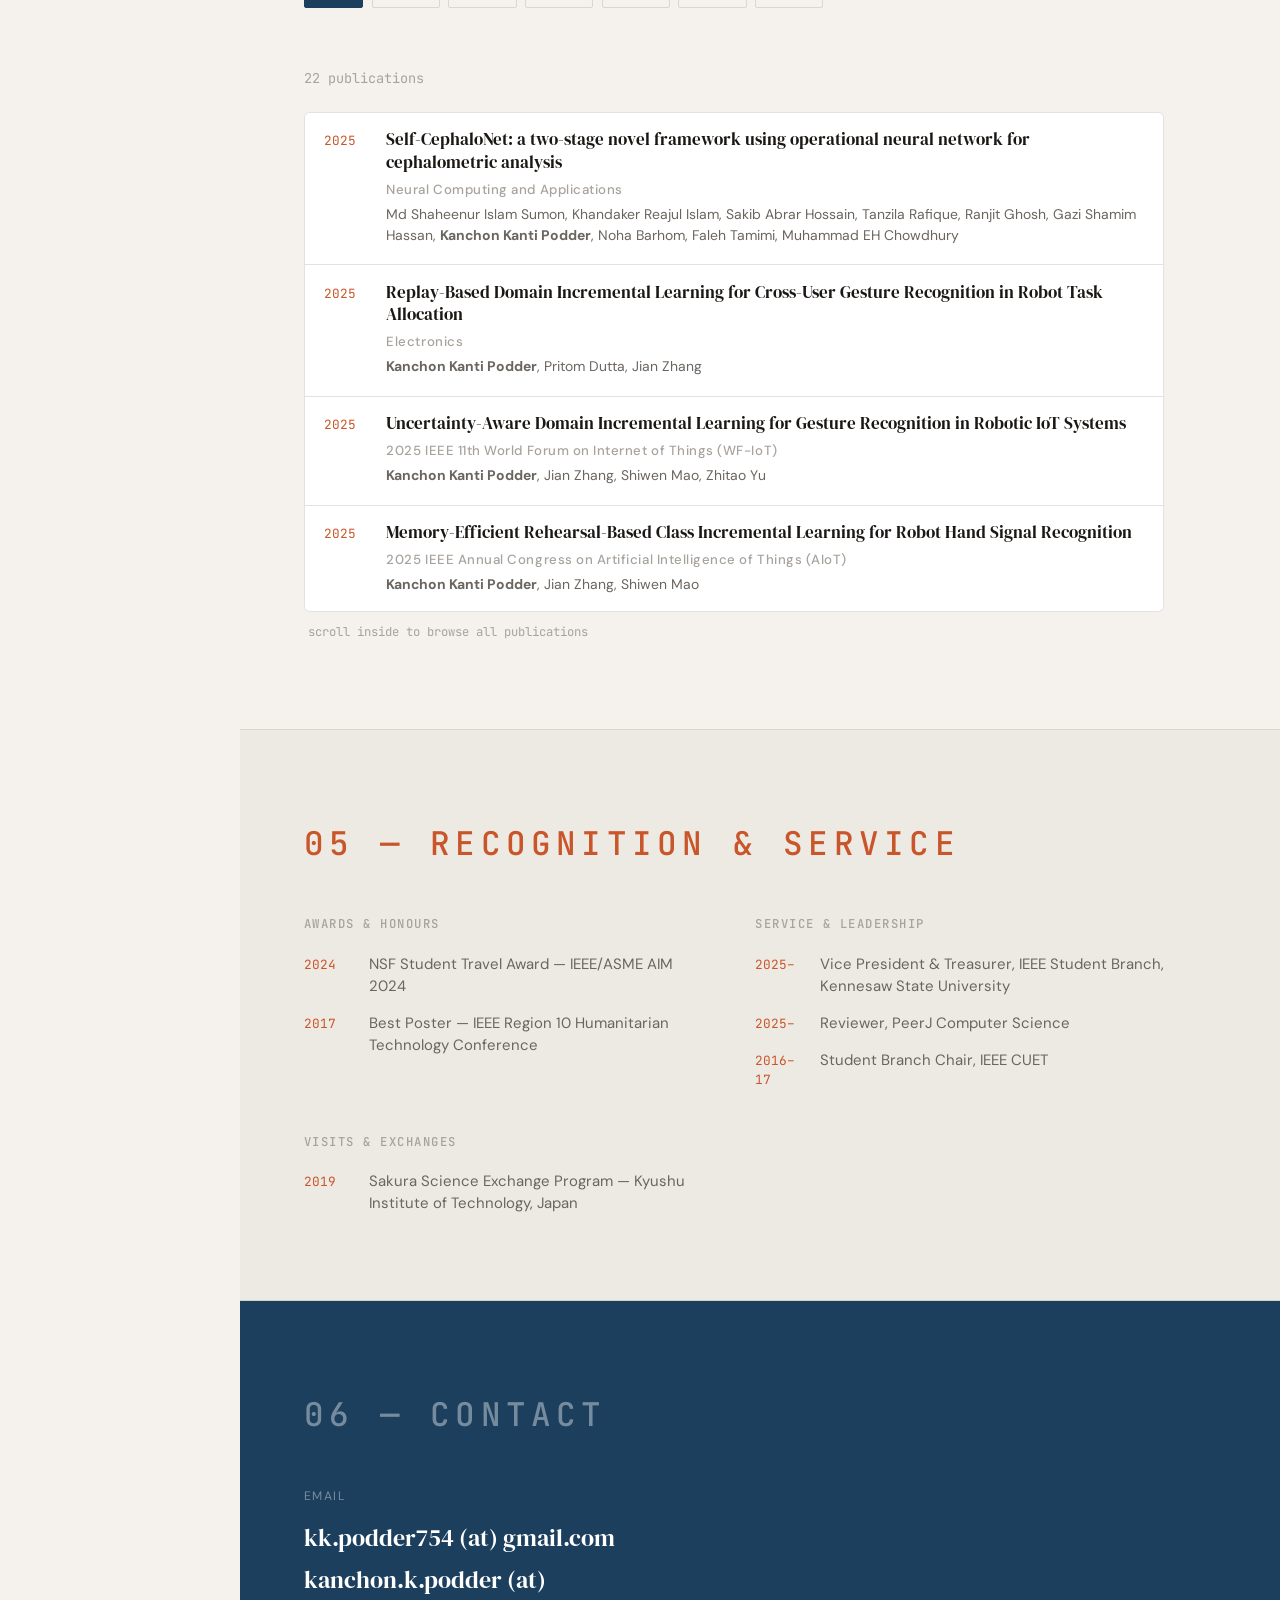
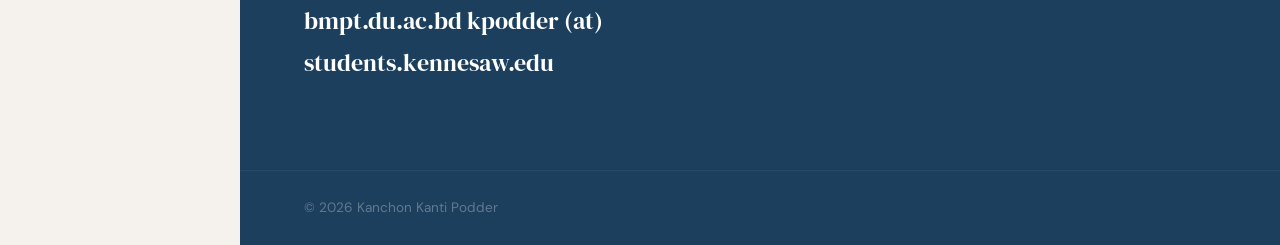
==== commit 7ffbd52b: "Update index.html" ====
--- a/index.html
+++ b/index.html
@@ -85,7 +85,8 @@
 
           <div class="hero-actions">
             <a class="btn btn-primary" href="#publications">Publications</a>
-            <a class="btn btn-ghost" href="CV_of_Kanchon_Kanti_Podder_Auburn_Postdoc.pdf" target="_blank" rel="noopener">Download CV</a>
+            <a class="btn btn-ghost" href="CV_Kanchon_Kanti_Podder_Master.pdf" target="_blank" rel="noopener">Download CV</a>
+            <!-- <a class="btn btn-ghost" href="CV_of_Kanchon_Kanti_Podder_Auburn_Postdoc.pdf" target="_blank" rel="noopener">Download CV</a> -->
           </div>
 
           <div class="hero-tags">
@@ -306,10 +307,10 @@
           <div class="recog-block">
             <p class="recog-heading">Awards &amp; Honours</p>
             <ul class="recog-list">
-              <li>
+              <!-- <li>
                 <span class="recog-year">2026</span>
                 <span>Doctoral Completion Stipend (Nominated) — Kennesaw State University</span>
-              </li>
+              </li> -->
               <li>
                 <span class="recog-year">2024</span>
                 <span>NSF Student Travel Award — IEEE/ASME AIM 2024</span>
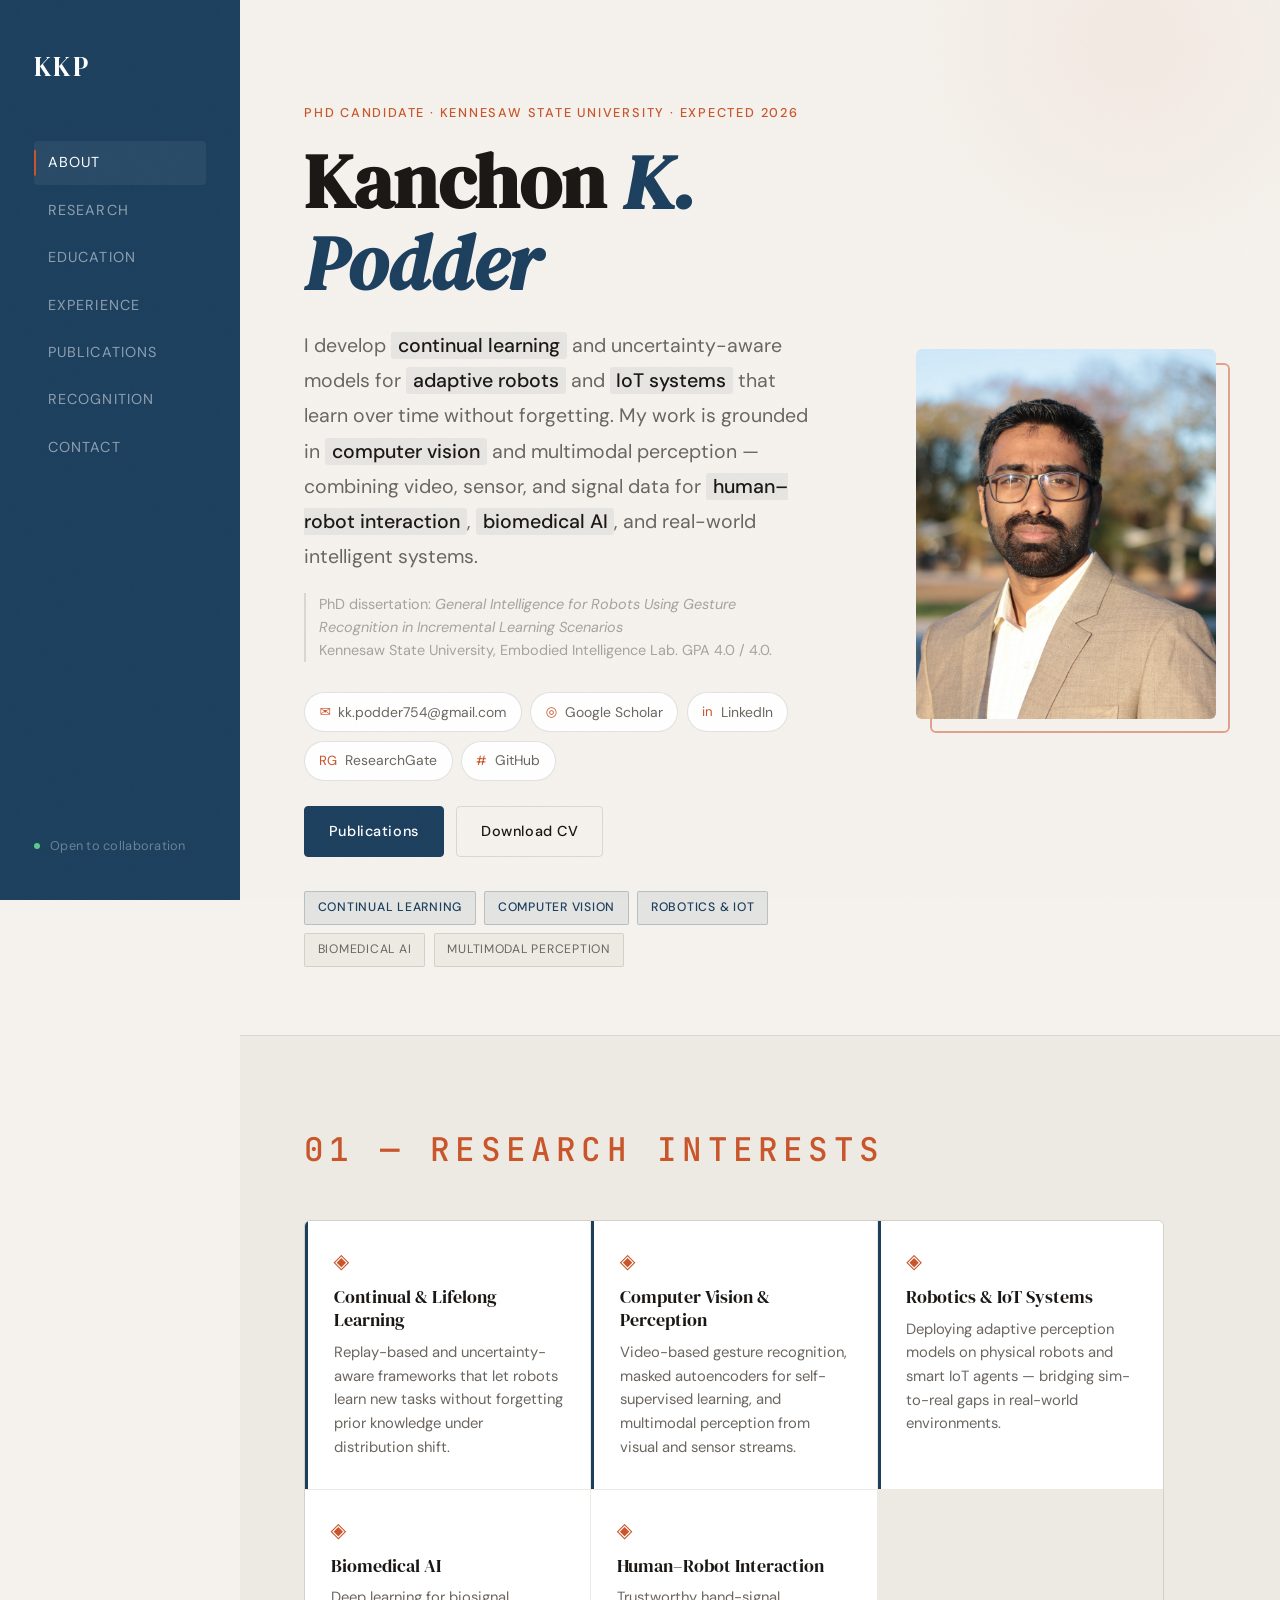
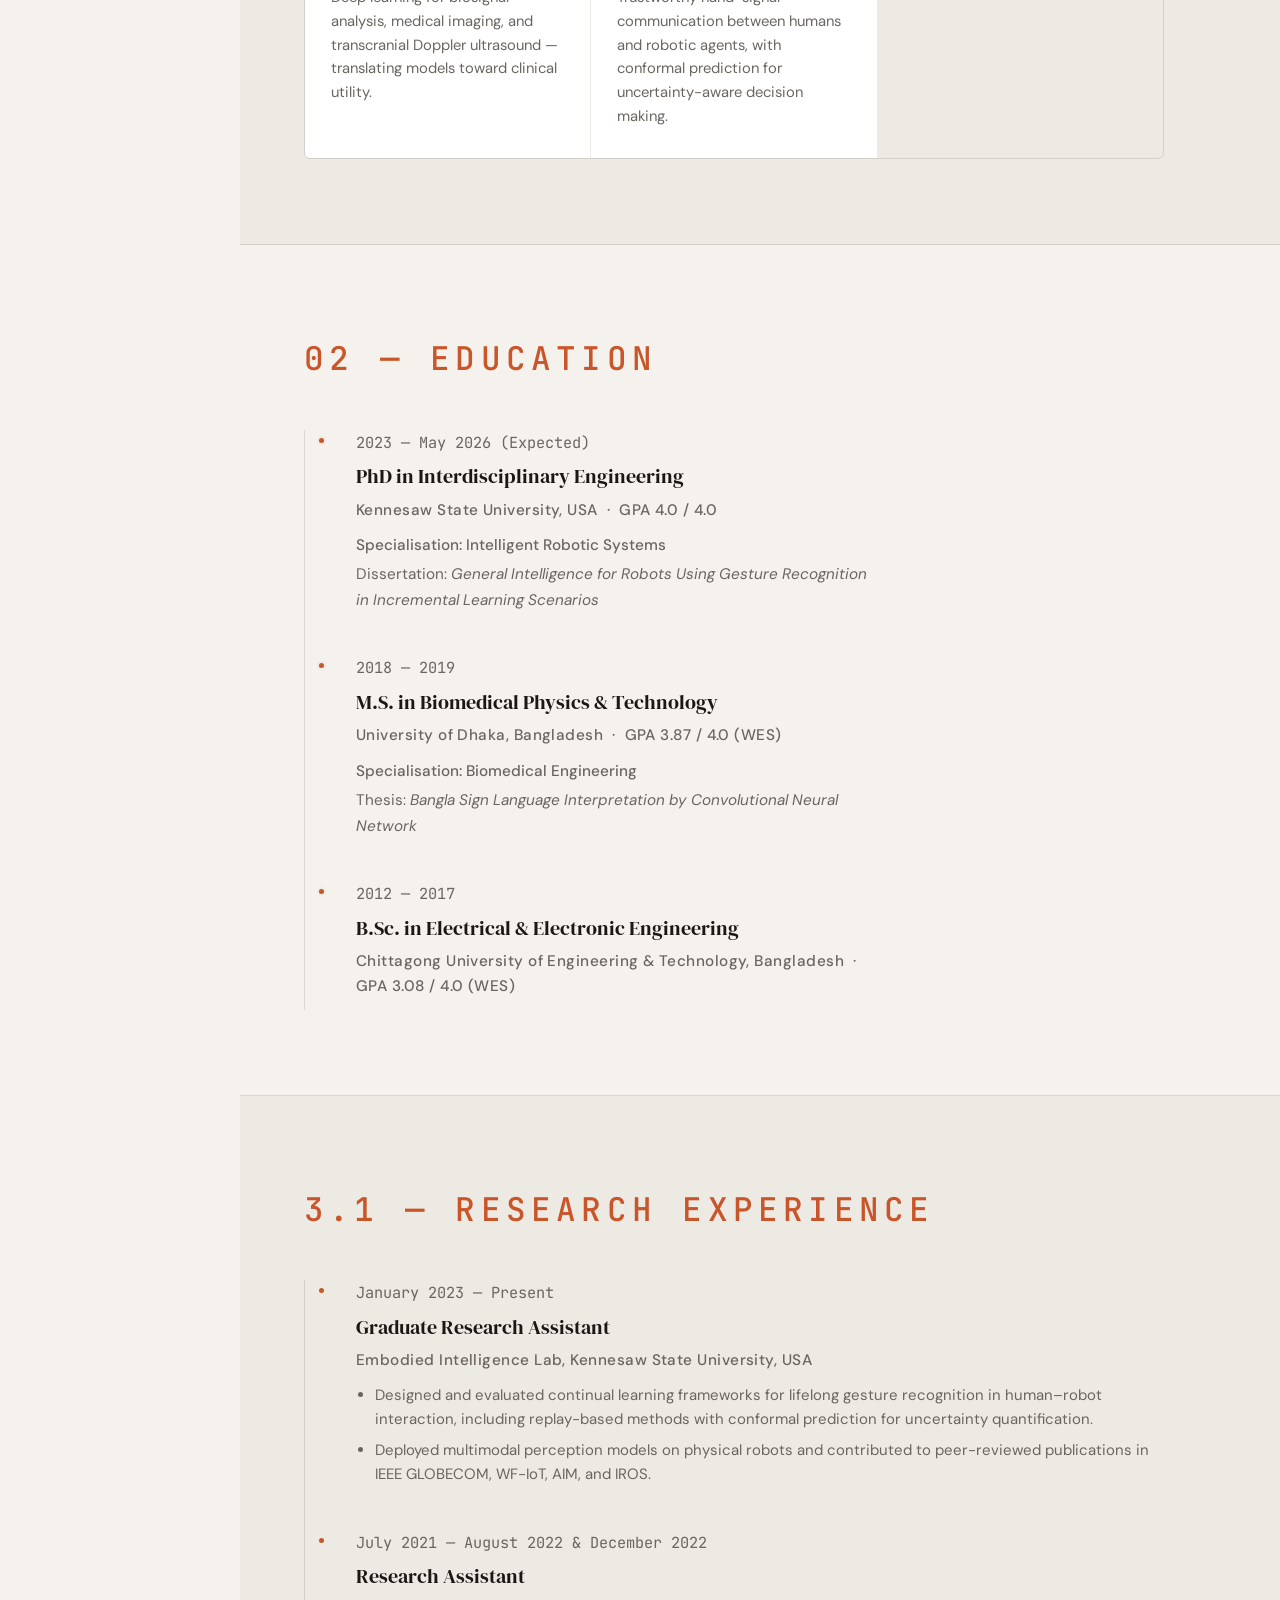
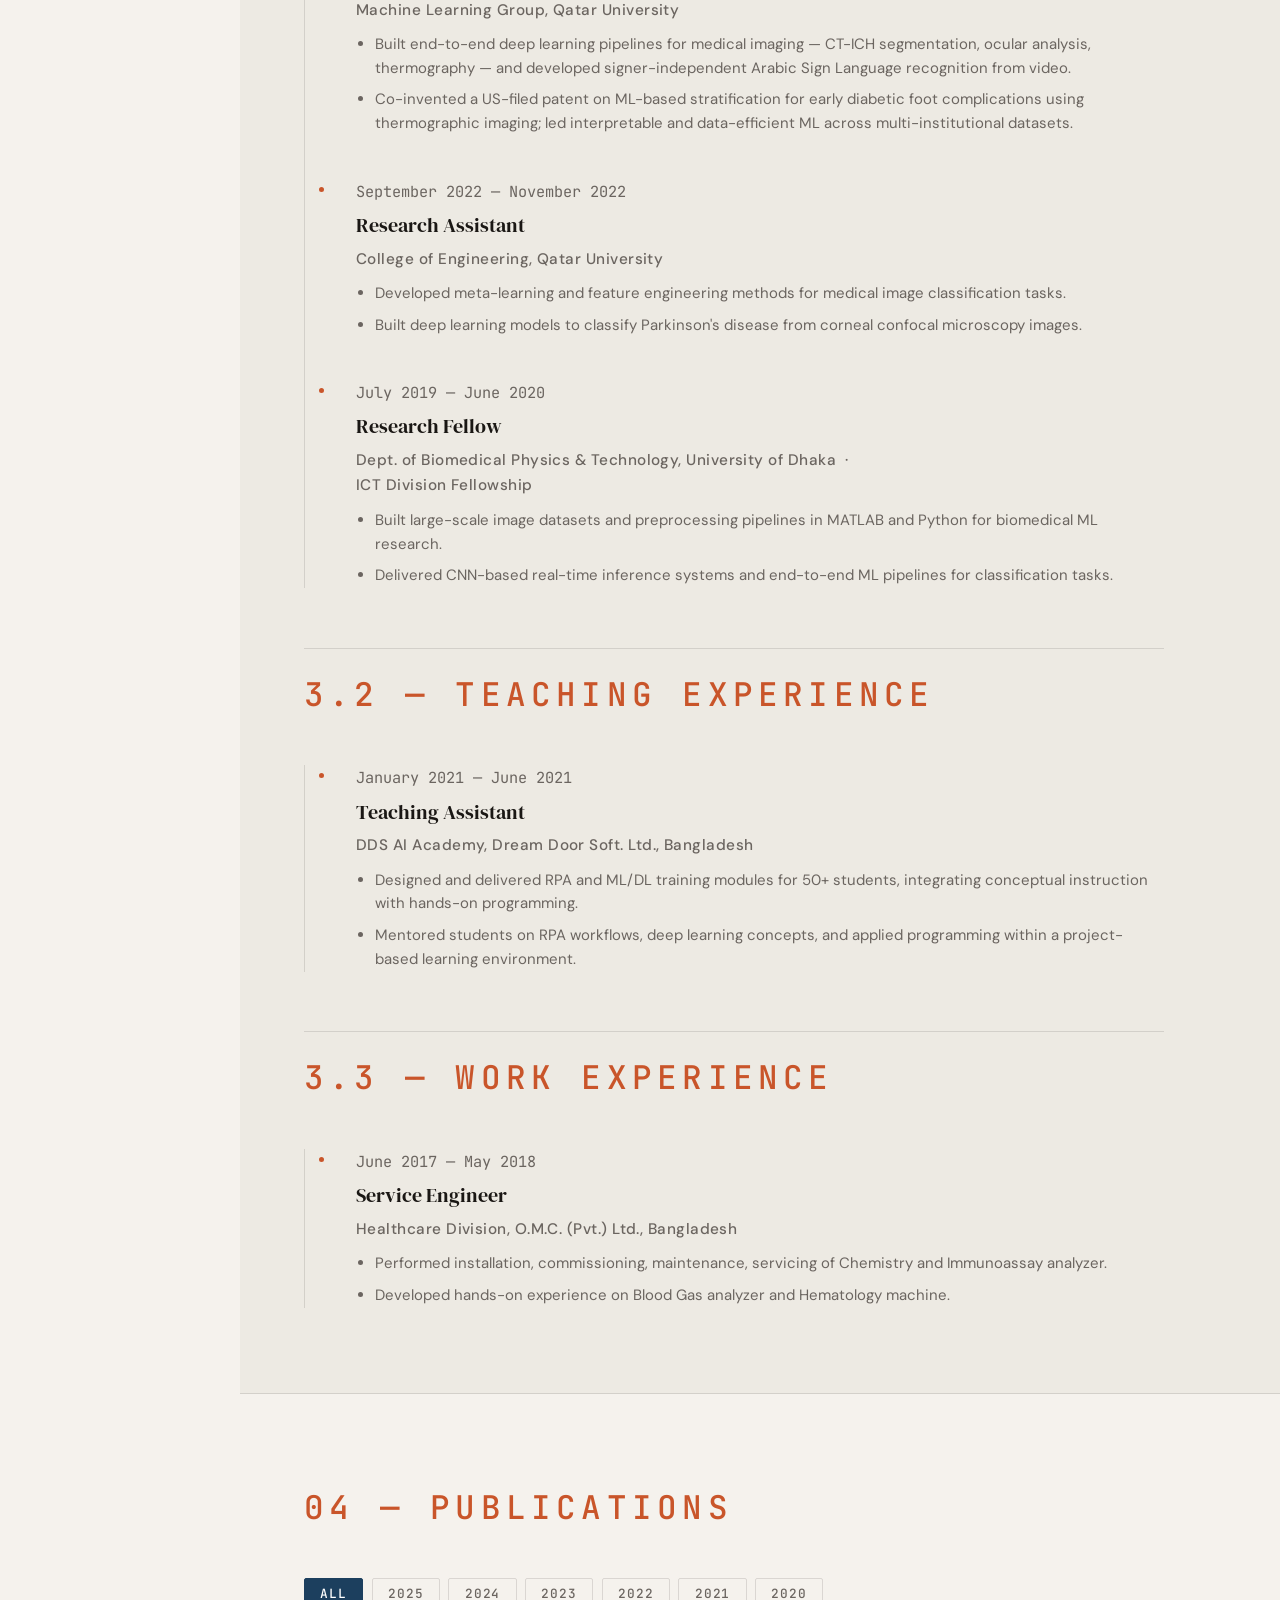
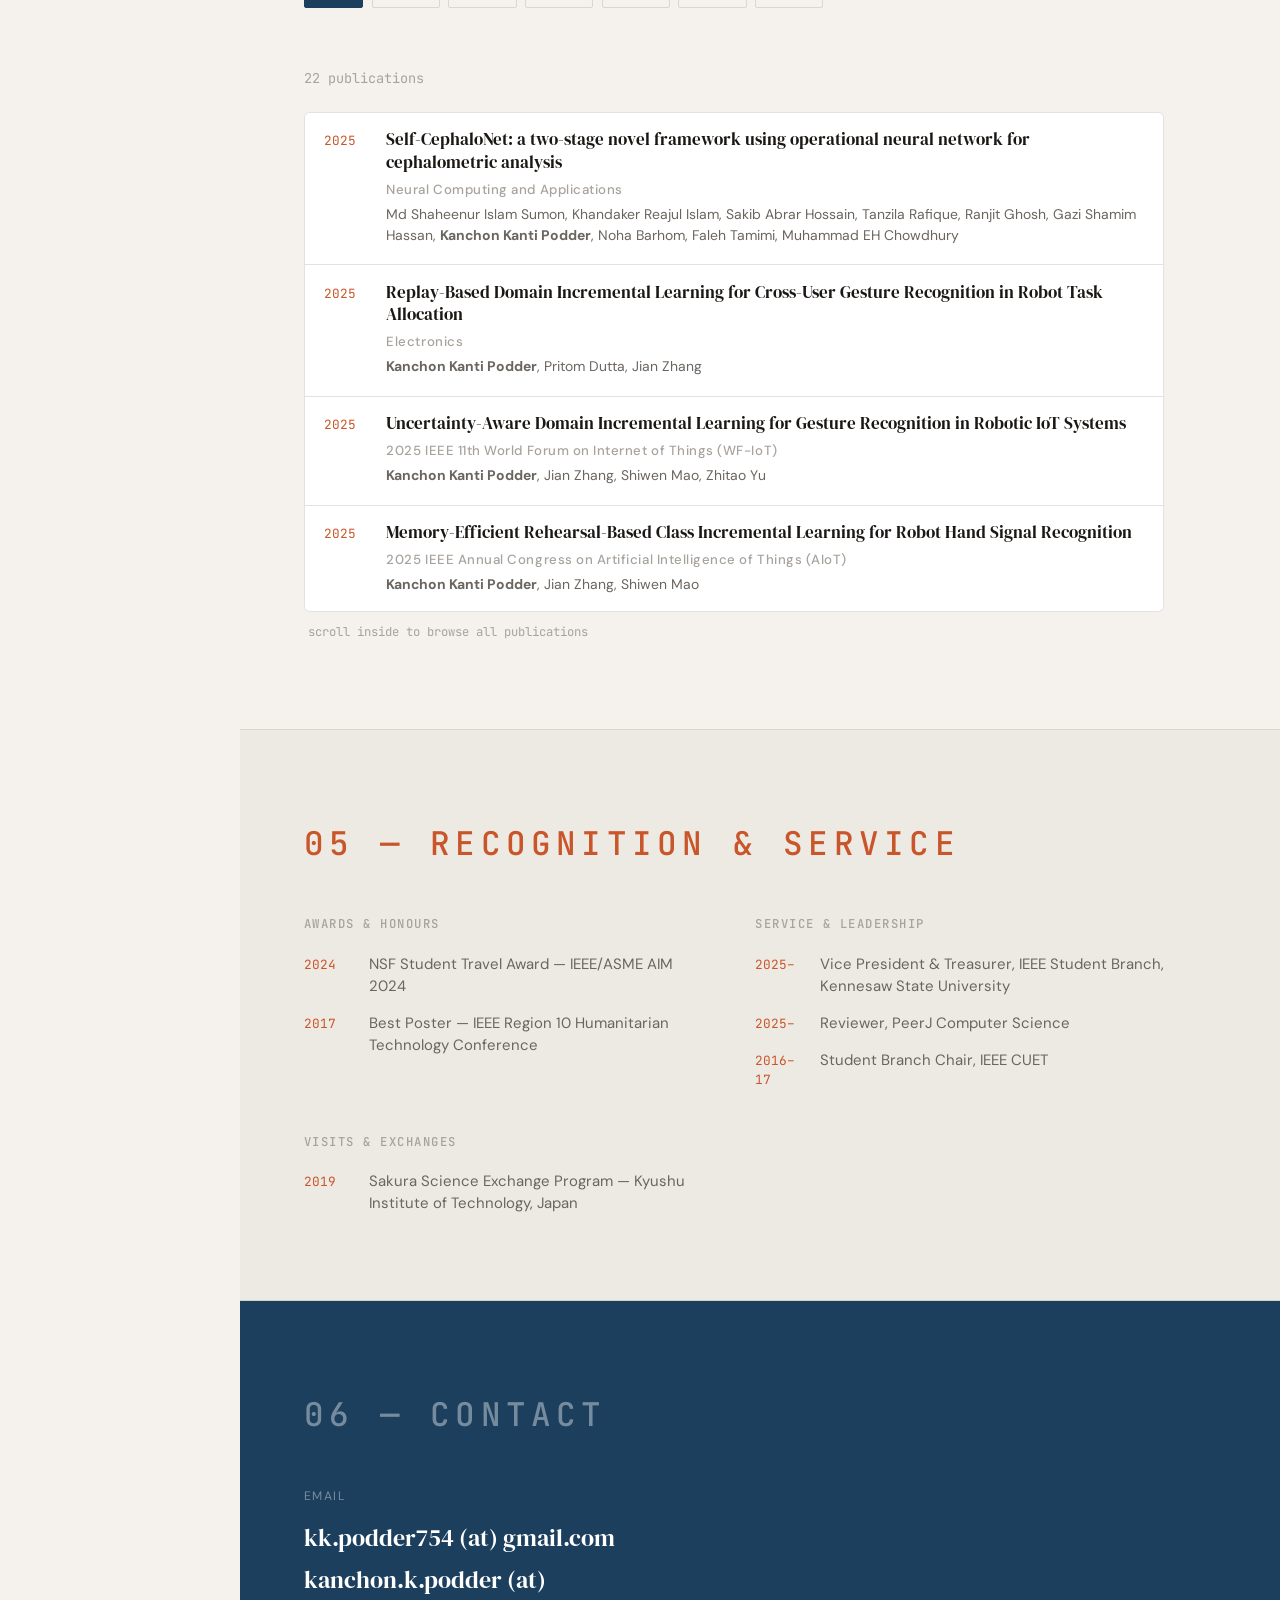
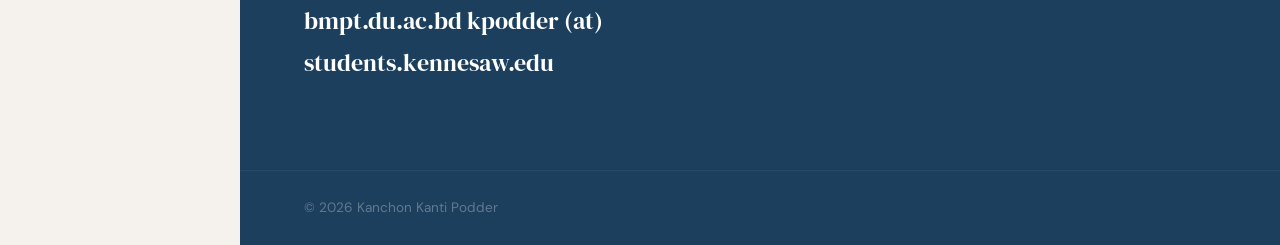
==== commit 2bbaef93: "Update index.html" ====
--- a/index.html
+++ b/index.html
@@ -78,6 +78,9 @@
             <a href="https://www.linkedin.com/in/kanchon-kanti-podder-132864122/" class="contact-chip" target="_blank" rel="noopener">
               <span class="chip-icon">in</span>LinkedIn
             </a>
+            <a href="https://www.researchgate.net/profile/Kanchon-Kanti-Podder/" class="contact-chip" target="_blank" rel="noopener">
+              <span class="chip-icon">RG</span>ResearchGate
+            </a>
             <a href="https://github.com/kkpodder" class="contact-chip" target="_blank" rel="noopener">
               <span class="chip-icon">#</span>GitHub
             </a>
